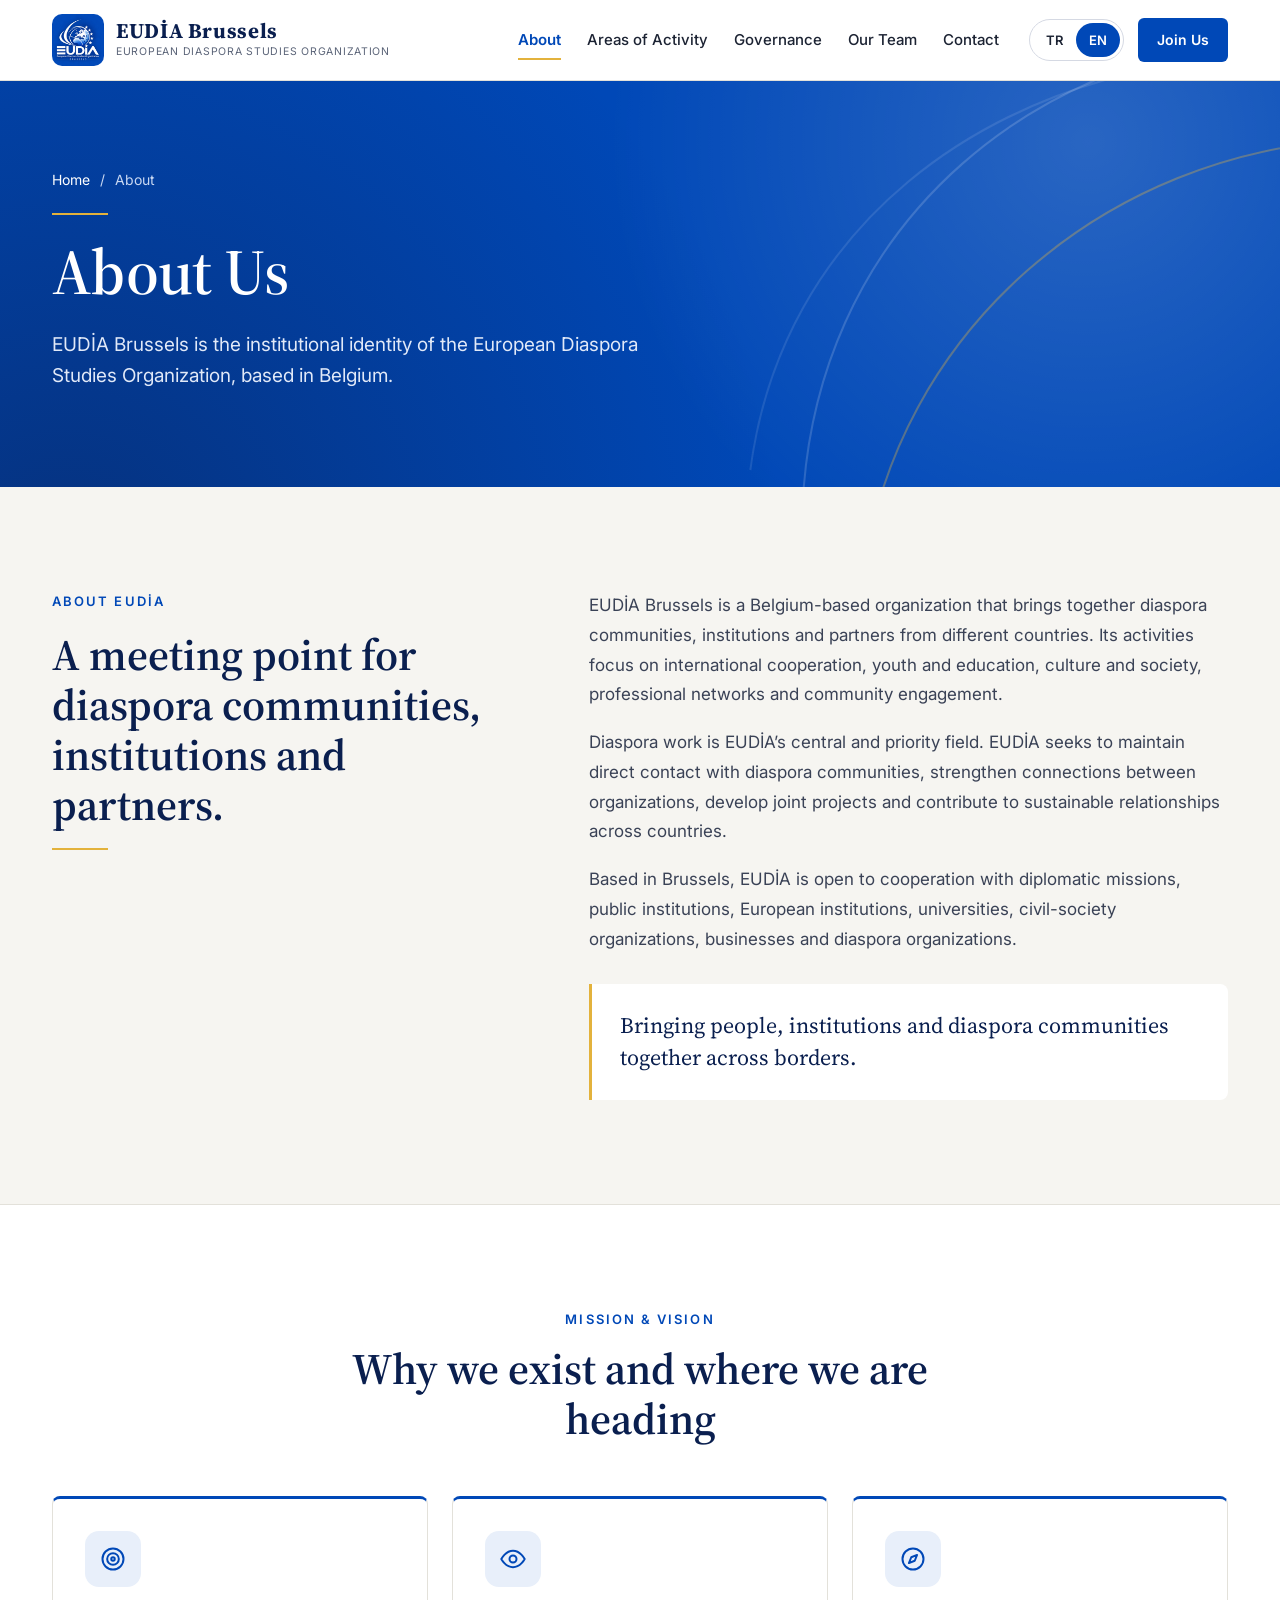
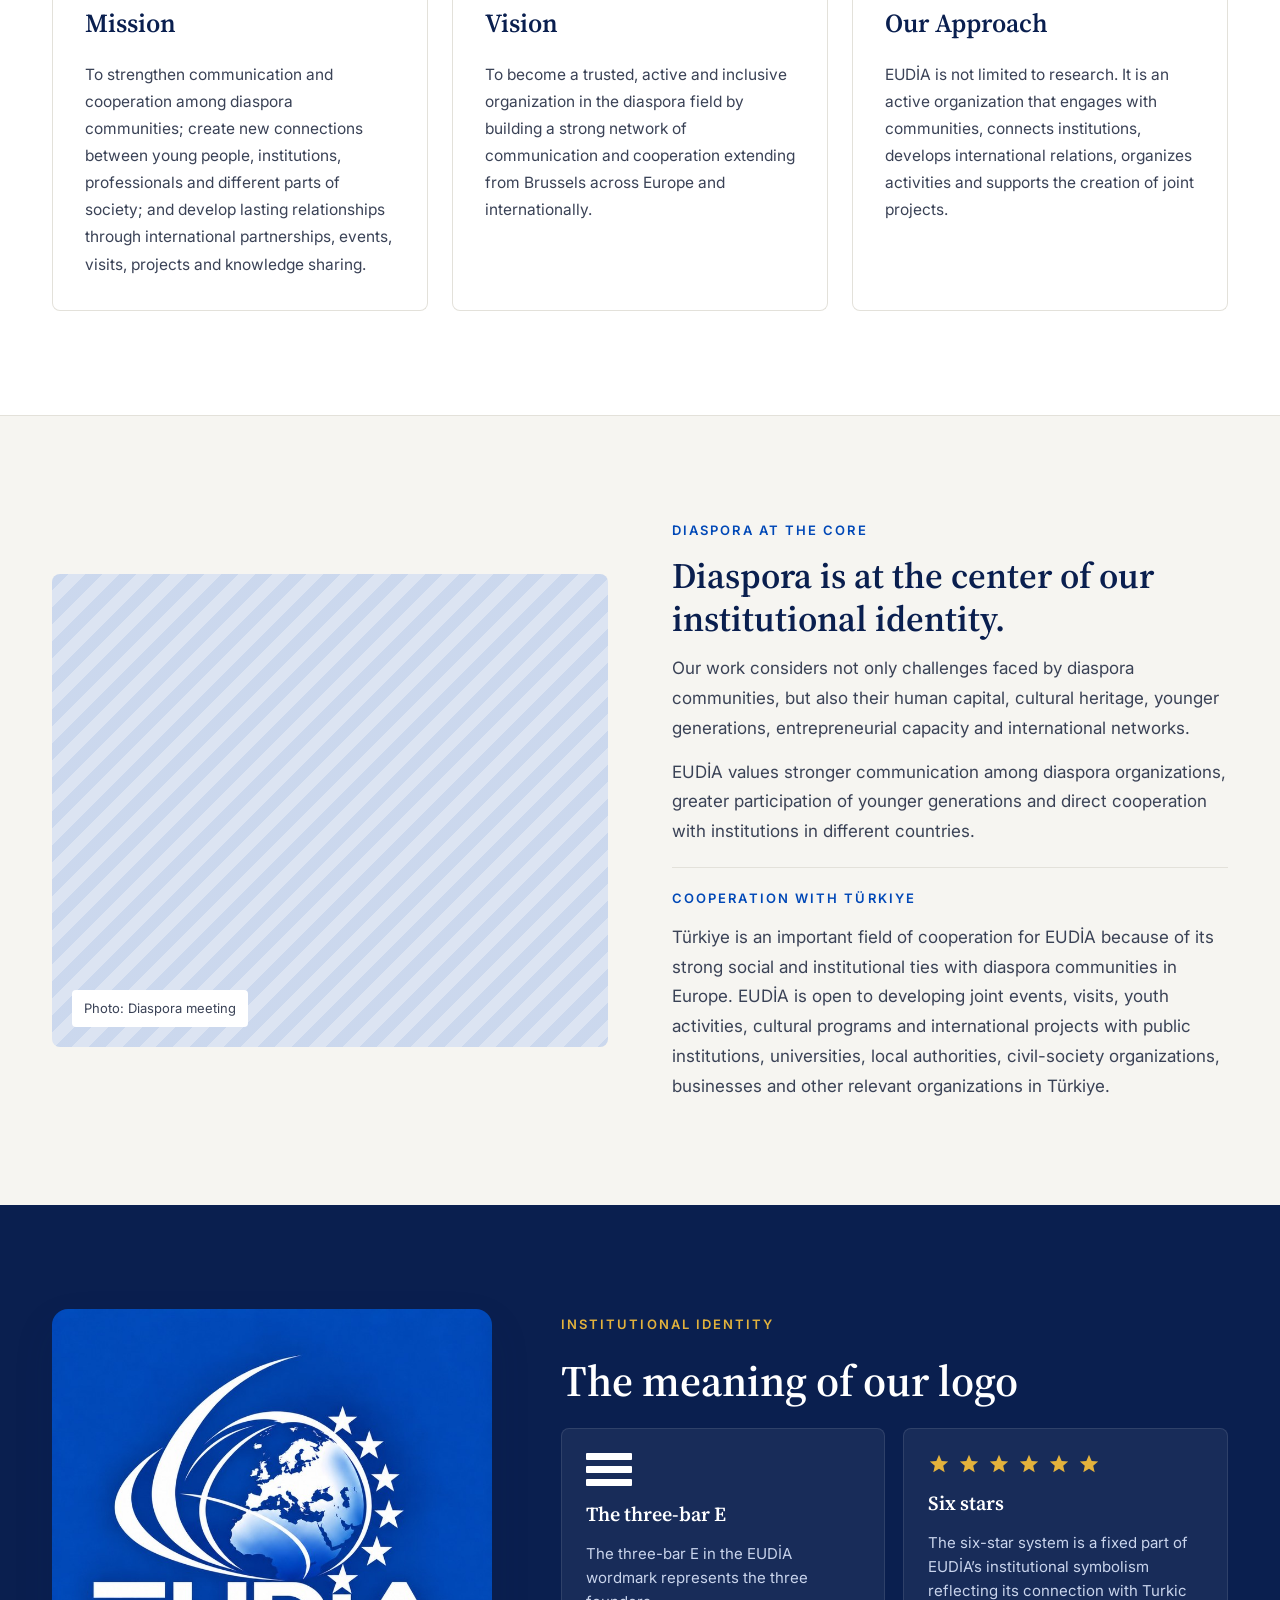
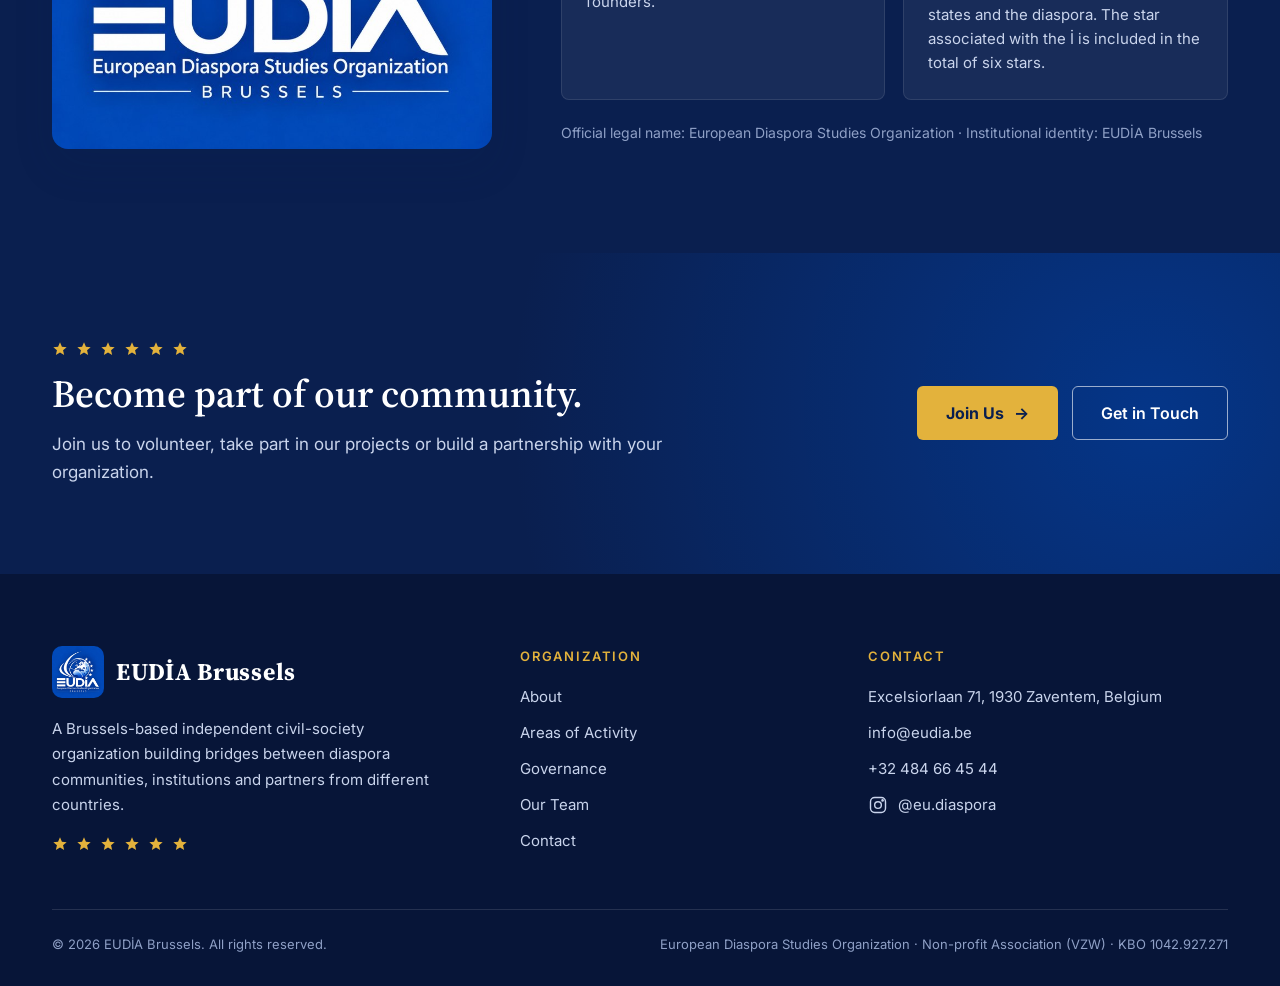
==== html/About_en.html @ 535f749c "Add files via upload" ====
<!DOCTYPE html>
<html lang="en">
<head>
  <meta charset="UTF-8">
  <meta name="viewport" content="width=device-width, initial-scale=1">
  <title>About — EUDİA Brussels</title>
  <meta name="description" content="The mission, vision, approach and institutional identity of EUDİA Brussels.">
  <meta name="theme-color" content="#0048B7">

  <meta property="og:type" content="website">
  <meta property="og:site_name" content="EUDİA Brussels">
  <meta property="og:title" content="About — EUDİA Brussels">
  <meta property="og:description" content="The mission, vision, approach and institutional identity of EUDİA Brussels.">
  <meta property="og:locale" content="en_GB">
  <meta property="og:image" content="../img/logo/eudia-logo.jpg">

  <link rel="alternate" hreflang="tr" href="About_tr.html">
  <link rel="icon" type="image/png" href="../img/logo/favicon.png">
  <link rel="apple-touch-icon" href="../img/logo/eudia-logo.jpg">

  <link rel="preconnect" href="https://fonts.googleapis.com">
  <link rel="preconnect" href="https://fonts.gstatic.com" crossorigin>
  <link rel="stylesheet" href="https://fonts.googleapis.com/css2?family=Inter:wght@400;500;600;700&amp;family=Source+Serif+4:ital,opsz,wght@0,8..60,500;0,8..60,600;0,8..60,700;1,8..60,500&amp;display=swap">

  <link rel="stylesheet" href="../css/common.css">
  <link rel="stylesheet" href="../css/About.css">
</head>
<body class="page-about">

<a class="skip-link" href="#main">Skip to content</a>

<header class="site-header" data-header>
  <div class="container header__inner">
    <a class="brand" href="MainPage_en.html" aria-label="EUDİA Brussels — Home">
      <img class="brand__logo" src="../img/logo/eudia-logo.jpg" alt="" width="52" height="52">
      <span class="brand__text">
        <span class="brand__name">EUDİA Brussels</span>
        <span class="brand__sub" lang="en">European Diaspora Studies Organization</span>
      </span>
    </a>

    <nav class="nav" id="site-nav" aria-label="Main menu">
      <ul class="nav__list">
        <li><a class="nav__link is-active" aria-current="page" href="About_en.html">About</a></li>
        <li><a class="nav__link" href="Calisma_alanlari_en.html">Areas of Activity</a></li>
        <li><a class="nav__link" href="Yonetim_en.html">Governance</a></li>
        <li><a class="nav__link" href="Ekibimiz_en.html">Our Team</a></li>
        <li><a class="nav__link" href="Iletisim_en.html">Contact</a></li>
      </ul>
      <div class="nav__actions">
        <div class="lang-switch" role="group" aria-label="Language">
          <a href="About_tr.html" hreflang="tr" lang="tr" aria-label="Türkçe">TR</a><a href="About_en.html" hreflang="en" lang="en" aria-current="true" aria-label="English">EN</a>
        </div>
        <a class="btn btn--primary btn--sm" href="#" data-join>Join Us</a>
      </div>
    </nav>

    <button class="menu-toggle" type="button" aria-expanded="false" aria-controls="site-nav">
      <span></span><span></span><span></span>
      <span class="sr-only">Open / close menu</span>
    </button>
  </div>
</header>

<main id="main">

  <section class="page-hero">
    <svg class="deco-arcs" viewBox="0 0 600 600" aria-hidden="true"><path d="M60 540 C 60 240, 300 50, 580 60"/><path d="M10 480 C 40 250, 230 100, 480 80"/><path d="M120 580 C 150 350, 350 170, 600 160"/></svg>
    <div class="container">
      <div class="page-hero__inner hero-anim">
        <nav class="breadcrumb" aria-label="Breadcrumb">
          <a href="MainPage_en.html">Home</a><span aria-hidden="true">/</span><span>About</span>
        </nav>
        <span class="gold-rule"></span>
        <h1>About Us</h1>
        <p>EUDİA Brussels is the institutional identity of the European Diaspora Studies Organization, based in Belgium.</p>
      </div>
    </div>
  </section>

  <!-- Giriş -->
  <section class="section">
    <div class="container">
      <div class="about-intro__grid">
        <div class="about-intro__head reveal reveal--left">
          <span class="eyebrow">About EUDİA</span>
          <h2 class="section-title">A meeting point for diaspora communities, institutions and partners.</h2>
          <span class="gold-rule"></span>
        </div>
        <div class="about-intro__body reveal reveal--right">
          <p class="lead">EUDİA Brussels is a Belgium-based organization that brings together diaspora communities, institutions and partners from different countries. Its activities focus on international cooperation, youth and education, culture and society, professional networks and community engagement.</p>
          <p class="lead">Diaspora work is EUDİA’s central and priority field. EUDİA seeks to maintain direct contact with diaspora communities, strengthen connections between organizations, develop joint projects and contribute to sustainable relationships across countries.</p>
          <p class="lead">Based in Brussels, EUDİA is open to cooperation with diplomatic missions, public institutions, European institutions, universities, civil-society organizations, businesses and diaspora organizations.</p>
          <blockquote class="highlight-quote">Bringing people, institutions and diaspora communities together across borders.</blockquote>
        </div>
      </div>
    </div>
  </section>

  <!-- Misyon / Vizyon / Yaklaşım -->
  <section class="section section--white">
    <div class="container">
      <div class="section-head section-head--center reveal">
        <span class="eyebrow">Mission & Vision</span>
        <h2 class="section-title">Why we exist and where we are heading</h2>
      </div>
      <div class="grid grid--3" data-stagger="120">
        <article class="card card--accent card--lift mva-card reveal">
          <span class="icon-badge"><svg viewBox="0 0 24 24" fill="none" stroke="currentColor" stroke-width="1.7" stroke-linecap="round" stroke-linejoin="round" aria-hidden="true"><circle cx="12" cy="12" r="9"/><circle cx="12" cy="12" r="5"/><circle cx="12" cy="12" r="1.5"/></svg></span>
          <h3>Mission</h3>
          <p>To strengthen communication and cooperation among diaspora communities; create new connections between young people, institutions, professionals and different parts of society; and develop lasting relationships through international partnerships, events, visits, projects and knowledge sharing.</p>
        </article>
        <article class="card card--accent card--lift mva-card reveal">
          <span class="icon-badge"><svg viewBox="0 0 24 24" fill="none" stroke="currentColor" stroke-width="1.7" stroke-linecap="round" stroke-linejoin="round" aria-hidden="true"><path d="M2 12s3.6-7 10-7 10 7 10 7-3.6 7-10 7S2 12 2 12z"/><circle cx="12" cy="12" r="3"/></svg></span>
          <h3>Vision</h3>
          <p>To become a trusted, active and inclusive organization in the diaspora field by building a strong network of communication and cooperation extending from Brussels across Europe and internationally.</p>
        </article>
        <article class="card card--accent card--lift mva-card reveal">
          <span class="icon-badge"><svg viewBox="0 0 24 24" fill="none" stroke="currentColor" stroke-width="1.7" stroke-linecap="round" stroke-linejoin="round" aria-hidden="true"><circle cx="12" cy="12" r="9"/><path d="M15.5 8.5l-2 5-5 2 2-5z"/></svg></span>
          <h3>Our Approach</h3>
          <p>EUDİA is not limited to research. It is an active organization that engages with communities, connects institutions, develops international relations, organizes activities and supports the creation of joint projects.</p>
        </article>
      </div>
    </div>
  </section>

  <!-- Diaspora ve Türkiye -->
  <section class="section">
    <div class="container">
      <div class="split">
        <div class="reveal reveal--left">
          <div class="photo" data-photo data-label="Photo: Diaspora meeting"><img src="../img/genel/diaspora.jpg" alt="Photo: Diaspora meeting" loading="lazy" decoding="async"></div>
        </div>
        <div class="split__text reveal reveal--right">
          <div class="split__block">
            <span class="eyebrow">Diaspora at the Core</span>
            <h2>Diaspora is at the center of our institutional identity.</h2>
            <p class="lead">Our work considers not only challenges faced by diaspora communities, but also their human capital, cultural heritage, younger generations, entrepreneurial capacity and international networks.</p>
            <p class="lead">EUDİA values stronger communication among diaspora organizations, greater participation of younger generations and direct cooperation with institutions in different countries.</p>
          </div>
          <div class="split__divider"></div>
          <div class="split__block">
            <span class="eyebrow">Cooperation with Türkiye</span>
            <p class="lead">Türkiye is an important field of cooperation for EUDİA because of its strong social and institutional ties with diaspora communities in Europe. EUDİA is open to developing joint events, visits, youth activities, cultural programs and international projects with public institutions, universities, local authorities, civil-society organizations, businesses and other relevant organizations in Türkiye.</p>
          </div>
        </div>
      </div>
    </div>
  </section>

  <!-- Kurumsal kimlik -->
  <section class="section section--navy">
    <div class="container">
      <div class="identity" data-identity>
        <div class="identity__logo reveal reveal--zoom">
          <img src="../img/logo/eudia-logo.jpg" alt="EUDİA logosu" width="800" height="800" loading="lazy">
        </div>
        <div class="identity__text reveal reveal--right">
          <span class="eyebrow eyebrow--gold">Institutional Identity</span>
          <h2 class="section-title">The meaning of our logo</h2>
          <div class="identity__facts">
            <div class="identity__fact">
              <div class="bars" aria-hidden="true"><i></i><i></i><i></i></div>
              <strong>The three-bar E</strong>
              <span>The three-bar E in the EUDİA wordmark represents the three founders.</span>
            </div>
            <div class="identity__fact">
              <div class="stars" aria-hidden="true"><svg viewBox="0 0 24 24" aria-hidden="true"><path d="M12 2l2.9 6.6 7.1.6-5.4 4.7 1.6 7L12 17.2 5.8 20.9l1.6-7L2 9.2l7.1-.6z"/></svg><svg viewBox="0 0 24 24" aria-hidden="true"><path d="M12 2l2.9 6.6 7.1.6-5.4 4.7 1.6 7L12 17.2 5.8 20.9l1.6-7L2 9.2l7.1-.6z"/></svg><svg viewBox="0 0 24 24" aria-hidden="true"><path d="M12 2l2.9 6.6 7.1.6-5.4 4.7 1.6 7L12 17.2 5.8 20.9l1.6-7L2 9.2l7.1-.6z"/></svg><svg viewBox="0 0 24 24" aria-hidden="true"><path d="M12 2l2.9 6.6 7.1.6-5.4 4.7 1.6 7L12 17.2 5.8 20.9l1.6-7L2 9.2l7.1-.6z"/></svg><svg viewBox="0 0 24 24" aria-hidden="true"><path d="M12 2l2.9 6.6 7.1.6-5.4 4.7 1.6 7L12 17.2 5.8 20.9l1.6-7L2 9.2l7.1-.6z"/></svg><svg viewBox="0 0 24 24" aria-hidden="true"><path d="M12 2l2.9 6.6 7.1.6-5.4 4.7 1.6 7L12 17.2 5.8 20.9l1.6-7L2 9.2l7.1-.6z"/></svg></div>
              <strong>Six stars</strong>
              <span>The six-star system is a fixed part of EUDİA’s institutional symbolism reflecting its connection with Turkic states and the diaspora. The star associated with the İ is included in the total of six stars.</span>
            </div>
          </div>
          <p class="legal-line">Official legal name: European Diaspora Studies Organization · Institutional identity: EUDİA Brussels</p>
        </div>
      </div>
    </div>
  </section>

  <section class="cta-band" aria-labelledby="cta-title">
    <div class="container">
      <div class="cta-band__inner reveal">
        <div class="cta-band__text">
          <div class="stars stars--twinkle" aria-hidden="true"><svg viewBox="0 0 24 24" aria-hidden="true"><path d="M12 2l2.9 6.6 7.1.6-5.4 4.7 1.6 7L12 17.2 5.8 20.9l1.6-7L2 9.2l7.1-.6z"/></svg><svg viewBox="0 0 24 24" aria-hidden="true"><path d="M12 2l2.9 6.6 7.1.6-5.4 4.7 1.6 7L12 17.2 5.8 20.9l1.6-7L2 9.2l7.1-.6z"/></svg><svg viewBox="0 0 24 24" aria-hidden="true"><path d="M12 2l2.9 6.6 7.1.6-5.4 4.7 1.6 7L12 17.2 5.8 20.9l1.6-7L2 9.2l7.1-.6z"/></svg><svg viewBox="0 0 24 24" aria-hidden="true"><path d="M12 2l2.9 6.6 7.1.6-5.4 4.7 1.6 7L12 17.2 5.8 20.9l1.6-7L2 9.2l7.1-.6z"/></svg><svg viewBox="0 0 24 24" aria-hidden="true"><path d="M12 2l2.9 6.6 7.1.6-5.4 4.7 1.6 7L12 17.2 5.8 20.9l1.6-7L2 9.2l7.1-.6z"/></svg><svg viewBox="0 0 24 24" aria-hidden="true"><path d="M12 2l2.9 6.6 7.1.6-5.4 4.7 1.6 7L12 17.2 5.8 20.9l1.6-7L2 9.2l7.1-.6z"/></svg></div>
          <h2 id="cta-title">Become part of our community.</h2>
          <p>Join us to volunteer, take part in our projects or build a partnership with your organization.</p>
        </div>
        <div class="cta-band__actions">
          <a class="btn btn--gold btn--lg" href="#" data-join>Join Us <span class="arrow" aria-hidden="true">→</span></a>
          <a class="btn btn--outline-light btn--lg" href="Iletisim_en.html">Get in Touch</a>
        </div>
      </div>
    </div>
  </section>

</main>

<footer class="site-footer">
  <div class="container">
    <div class="footer__grid">
      <div class="footer__brand">
        <a class="brand" href="MainPage_en.html">
          <img class="brand__logo" src="../img/logo/eudia-logo.jpg" alt="" width="52" height="52" loading="lazy">
          <span class="brand__text"><span class="brand__name">EUDİA Brussels</span></span>
        </a>
        <p>A Brussels-based independent civil-society organization building bridges between diaspora communities, institutions and partners from different countries.</p>
        <div class="stars stars--twinkle" aria-hidden="true"><svg viewBox="0 0 24 24" aria-hidden="true"><path d="M12 2l2.9 6.6 7.1.6-5.4 4.7 1.6 7L12 17.2 5.8 20.9l1.6-7L2 9.2l7.1-.6z"/></svg><svg viewBox="0 0 24 24" aria-hidden="true"><path d="M12 2l2.9 6.6 7.1.6-5.4 4.7 1.6 7L12 17.2 5.8 20.9l1.6-7L2 9.2l7.1-.6z"/></svg><svg viewBox="0 0 24 24" aria-hidden="true"><path d="M12 2l2.9 6.6 7.1.6-5.4 4.7 1.6 7L12 17.2 5.8 20.9l1.6-7L2 9.2l7.1-.6z"/></svg><svg viewBox="0 0 24 24" aria-hidden="true"><path d="M12 2l2.9 6.6 7.1.6-5.4 4.7 1.6 7L12 17.2 5.8 20.9l1.6-7L2 9.2l7.1-.6z"/></svg><svg viewBox="0 0 24 24" aria-hidden="true"><path d="M12 2l2.9 6.6 7.1.6-5.4 4.7 1.6 7L12 17.2 5.8 20.9l1.6-7L2 9.2l7.1-.6z"/></svg><svg viewBox="0 0 24 24" aria-hidden="true"><path d="M12 2l2.9 6.6 7.1.6-5.4 4.7 1.6 7L12 17.2 5.8 20.9l1.6-7L2 9.2l7.1-.6z"/></svg></div>
      </div>
      <div>
        <h2 class="footer__title">Organization</h2>
        <ul class="footer__list">
            <li><a href="About_en.html">About</a></li>
            <li><a href="Calisma_alanlari_en.html">Areas of Activity</a></li>
            <li><a href="Yonetim_en.html">Governance</a></li>
            <li><a href="Ekibimiz_en.html">Our Team</a></li>
            <li><a href="Iletisim_en.html">Contact</a></li>
        </ul>
      </div>
      <div>
        <h2 class="footer__title">Contact</h2>
        <ul class="footer__list">
          <li><a href="https://www.google.com/maps/search/?api=1&query=Excelsiorlaan+71+1930+Zaventem+Belgium" target="_blank" rel="noopener">Excelsiorlaan 71, 1930 Zaventem, Belgium</a></li>
          <li><a href="mailto:info@eudia.be">info@eudia.be</a></li>
          <li><a href="tel:+32484664544">+32 484 66 45 44</a></li>
          <li><a class="footer__social" href="https://www.instagram.com/eu.diaspora" target="_blank" rel="noopener"><svg viewBox="0 0 24 24" fill="none" stroke="currentColor" stroke-width="1.7" stroke-linecap="round" stroke-linejoin="round" aria-hidden="true"><rect x="3" y="3" width="18" height="18" rx="5"/><circle cx="12" cy="12" r="4"/><circle cx="17.5" cy="6.5" r=".8" fill="currentColor"/></svg> @eu.diaspora</a></li>
        </ul>
      </div>
    </div>
    <div class="footer__bottom">
      <span>© <span data-year>2026</span> EUDİA Brussels. All rights reserved.</span>
      <span>European Diaspora Studies Organization · Non-profit Association (VZW) · KBO 1042.927.271</span>
    </div>
  </div>
</footer>

<button class="back-to-top" type="button" data-back-to-top aria-label="Back to top">
  <svg viewBox="0 0 24 24" fill="none" stroke="currentColor" stroke-width="2" stroke-linecap="round" stroke-linejoin="round" aria-hidden="true"><path d="M12 19V5M5 12l7-7 7 7"/></svg>
</button>
<div class="toast" role="status" aria-live="polite" data-toast></div>

<script src="../javascript/common.js" defer></script>
<script src="../javascript/About.js" defer></script>
</body>
</html>
---- css/common.css ----
/* =========================================================
   EUDİA Brussels — Ortak stiller (tüm sayfalarda yüklenir)
   ========================================================= */

/* ---------- 1. Tasarım değişkenleri ---------- */
:root {
  --blue: #0048B7;          /* logo mavisi */
  --blue-600: #003C9A;
  --blue-50: #E8EFFA;
  --navy: #0A1F4F;
  --navy-2: #13306F;
  --gold: #E3B23C;
  --gold-600: #C9982A;
  --gold-text: #8A6812;     /* açık zeminde okunabilir altın */

  --bg: #F6F5F1;
  --white: #FFFFFF;
  --ink: #1C2333;
  --text: #3A4256;
  --muted: #5B6478;
  --line: #E3E1DA;

  --font-serif: "Source Serif 4", Georgia, "Times New Roman", serif;
  --font-sans: "Inter", system-ui, -apple-system, "Segoe UI", Roboto, sans-serif;

  --container: 1240px;
  --radius: 8px;
  --header-h: 80px;
  --ease: cubic-bezier(.22, .61, .36, 1);
  --shadow-sm: 0 2px 8px rgba(10, 31, 79, .06);
  --shadow-md: 0 18px 40px rgba(10, 31, 79, .12);
}

/* ---------- 2. Temel ---------- */
*, *::before, *::after { box-sizing: border-box; }

html {
  scroll-behavior: smooth;
  scroll-padding-top: calc(var(--header-h) + 16px);
  -webkit-text-size-adjust: 100%;
}

body {
  margin: 0;
  font-family: var(--font-sans);
  font-size: 16px;
  line-height: 1.6;
  color: var(--ink);
  background: var(--bg);
  -webkit-font-smoothing: antialiased;
  overflow-x: clip;
  animation: page-in .6s var(--ease) both;
}

body.menu-open { overflow: hidden; }

img { max-width: 100%; height: auto; display: block; }
a { color: var(--blue); }
a:hover { color: var(--navy); }
h1, h2, h3, h4 { margin: 0; }
p { margin: 0; }

:focus-visible {
  outline: 3px solid var(--gold);
  outline-offset: 3px;
  border-radius: 4px;
}

.container {
  width: 100%;
  max-width: var(--container);
  margin: 0 auto;
  padding: 0 32px;
}

.sr-only {
  position: absolute !important;
  width: 1px; height: 1px;
  overflow: hidden; clip: rect(0 0 0 0);
  white-space: nowrap; border: 0; padding: 0; margin: -1px;
}

.skip-link {
  position: absolute;
  left: 16px; top: -60px;
  z-index: 200;
  background: var(--navy);
  color: #fff;
  padding: 12px 18px;
  border-radius: 6px;
  font-weight: 600;
  text-decoration: none;
  transition: top .2s;
}
.skip-link:focus { top: 12px; color: #fff; }

/* ---------- 3. Tipografi yardımcıları ---------- */
.eyebrow {
  display: inline-block;
  font-size: 13px;
  font-weight: 600;
  letter-spacing: .16em;
  text-transform: uppercase;
  color: var(--blue);
}
.eyebrow--gold { color: var(--gold); }
.eyebrow--light { color: #fff; }

.section-title {
  font-family: var(--font-serif);
  font-weight: 600;
  font-size: clamp(30px, 3.4vw, 44px);
  line-height: 1.15;
  color: var(--navy);
}

.lead {
  font-size: 17px;
  line-height: 1.75;
  color: var(--text);
}

.gold-rule {
  display: block;
  width: 56px;
  height: 2px;
  background: var(--gold);
  transform-origin: left;
}
.reveal .gold-rule, .gold-rule.reveal { transition: transform .9s var(--ease) .2s; }
.reveal:not(.is-visible) .gold-rule { transform: scaleX(0); }

/* ---------- 4. Bölümler ---------- */
.section { padding: 104px 0; }
.section--white { background: var(--white); border-top: 1px solid var(--line); border-bottom: 1px solid var(--line); }
.section--navy { background: var(--navy); color: #fff; }
.section--navy .section-title { color: #fff; }
.section--navy .lead { color: #C9D4EC; }

.section-head {
  display: flex;
  flex-direction: column;
  gap: 14px;
  max-width: 720px;
  margin-bottom: 52px;
}
.section-head--center { align-items: center; text-align: center; margin-left: auto; margin-right: auto; }
.section-head--row {
  max-width: none;
  flex-direction: row;
  flex-wrap: wrap;
  align-items: flex-end;
  justify-content: space-between;
  gap: 20px;
}
.section-head--row > div { display: flex; flex-direction: column; gap: 14px; max-width: 720px; }

/* ---------- 5. Butonlar ---------- */
.btn {
  position: relative;
  display: inline-flex;
  align-items: center;
  justify-content: center;
  gap: 10px;
  min-height: 48px;
  padding: 14px 24px;
  border: 1px solid transparent;
  border-radius: 6px;
  font: 600 15px/1.2 var(--font-sans);
  text-decoration: none;
  cursor: pointer;
  overflow: hidden;
  isolation: isolate;
  transition: transform .25s var(--ease), box-shadow .25s var(--ease), background-color .25s, color .25s, border-color .25s;
}
.btn:hover { transform: translateY(-2px); }
.btn:active { transform: translateY(0); }
.btn--lg { min-height: 54px; padding: 16px 28px; font-size: 16px; }
.btn--sm { min-height: 44px; padding: 11px 18px; font-size: 14px; }

.btn--primary { background: var(--blue); color: #fff; }
.btn--primary:hover { background: var(--blue-600); color: #fff; box-shadow: 0 10px 24px rgba(0, 72, 183, .28); }

.btn--gold { background: var(--gold); color: var(--navy); font-weight: 700; }
.btn--gold:hover { background: var(--gold); color: var(--navy); box-shadow: 0 10px 26px rgba(227, 178, 60, .38); }
/* parıltı efekti */
.btn--gold::before {
  content: "";
  position: absolute;
  inset: 0;
  z-index: -1;
  background: linear-gradient(110deg, transparent 30%, rgba(255, 255, 255, .55) 50%, transparent 70%);
  transform: translateX(-120%);
  transition: transform .8s var(--ease);
}
.btn--gold:hover::before { transform: translateX(120%); }

.btn--light { background: #fff; color: var(--blue); font-weight: 700; }
.btn--light:hover { color: var(--navy); box-shadow: 0 10px 24px rgba(0, 0, 0, .18); }

.btn--outline-light { border-color: rgba(255, 255, 255, .6); color: #fff; }
.btn--outline-light:hover { background: rgba(255, 255, 255, .1); border-color: #fff; color: #fff; }

.btn--outline { border-color: var(--blue); color: var(--blue); }
.btn--outline:hover { background: var(--blue); color: #fff; }

.link-arrow {
  display: inline-flex;
  align-items: center;
  gap: 8px;
  font-weight: 600;
  font-size: 16px;
  color: var(--blue);
  text-decoration: none;
  background: linear-gradient(currentColor, currentColor) 0 100% / 0 1.5px no-repeat;
  padding-bottom: 3px;
  transition: background-size .35s var(--ease), color .25s;
}
.link-arrow:hover { background-size: 100% 1.5px; }
.link-arrow--light { color: #fff; }
.link-arrow--light:hover { color: #fff; }

.arrow { display: inline-block; transition: transform .3s var(--ease); }
.btn:hover .arrow, .link-arrow:hover .arrow { transform: translateX(5px); }

/* ---------- 6. Üst menü (header) ---------- */
.site-header {
  position: sticky;
  top: 0;
  z-index: 100;
  background: rgba(255, 255, 255, .94);
  -webkit-backdrop-filter: saturate(1.4) blur(10px);
  backdrop-filter: saturate(1.4) blur(10px);
  border-bottom: 1px solid var(--line);
  transition: box-shadow .3s var(--ease);
}
.site-header.is-scrolled { box-shadow: 0 6px 24px rgba(10, 31, 79, .08); }

.header__inner {
  display: flex;
  align-items: center;
  justify-content: space-between;
  gap: 24px;
  height: var(--header-h);
  transition: height .3s var(--ease);
}
.site-header.is-scrolled .header__inner { height: 68px; }

.brand {
  display: flex;
  align-items: center;
  gap: 12px;
  text-decoration: none;
  flex-shrink: 0;
}
.brand__logo {
  width: 52px;
  height: 52px;
  border-radius: 10px;
  object-fit: cover;
  transition: transform .4s var(--ease), width .3s, height .3s;
}
.brand:hover .brand__logo { transform: rotate(-4deg) scale(1.04); }
.site-header.is-scrolled .brand__logo { width: 44px; height: 44px; }
.brand__text { display: flex; flex-direction: column; gap: 2px; }
.brand__name {
  font-family: var(--font-serif);
  font-weight: 700;
  font-size: 21px;
  letter-spacing: .03em;
  color: var(--navy);
  line-height: 1.1;
}
.brand__sub {
  font-size: 10.5px;
  letter-spacing: .07em;
  text-transform: uppercase;
  color: var(--muted);
}

.nav { display: flex; align-items: center; gap: 30px; }
.nav__list { display: flex; gap: 26px; list-style: none; margin: 0; padding: 0; }
.nav__link {
  position: relative;
  display: inline-block;
  padding: 6px 0;
  font-size: 15px;
  font-weight: 500;
  color: var(--ink);
  text-decoration: none;
  white-space: nowrap;
}
.nav__link::after {
  content: "";
  position: absolute;
  left: 0; right: 0; bottom: -2px;
  height: 2px;
  background: var(--gold);
  transform: scaleX(0);
  transform-origin: left;
  transition: transform .35s var(--ease);
}
.nav__link:hover { color: var(--blue); }
.nav__link:hover::after, .nav__link.is-active::after { transform: scaleX(1); }
.nav__link.is-active { color: var(--blue); font-weight: 600; }

.nav__actions { display: flex; align-items: center; gap: 14px; }

.lang-switch {
  display: flex;
  border: 1px solid #D5D9E3;
  border-radius: 999px;
  padding: 3px;
}
.lang-switch a {
  display: inline-flex;
  align-items: center;
  min-height: 34px;
  padding: 0 13px;
  border-radius: 999px;
  font-size: 13px;
  font-weight: 600;
  color: var(--ink);
  text-decoration: none;
  transition: background-color .25s, color .25s;
}
.lang-switch a:hover { color: var(--blue); }
.lang-switch a[aria-current="true"] { background: var(--blue); color: #fff; }

.menu-toggle {
  display: none;
  position: relative;
  width: 48px;
  height: 48px;
  border: 1px solid var(--line);
  border-radius: 8px;
  background: #fff;
  cursor: pointer;
}
.menu-toggle span:not(.sr-only) {
  position: absolute;
  left: 13px;
  width: 22px;
  height: 2px;
  background: var(--navy);
  border-radius: 2px;
  transition: transform .35s var(--ease), opacity .2s, top .35s var(--ease);
}
.menu-toggle span:nth-child(1) { top: 16px; }
.menu-toggle span:nth-child(2) { top: 23px; }
.menu-toggle span:nth-child(3) { top: 30px; }
.menu-toggle[aria-expanded="true"] span:nth-child(1) { top: 23px; transform: rotate(45deg); }
.menu-toggle[aria-expanded="true"] span:nth-child(2) { opacity: 0; }
.menu-toggle[aria-expanded="true"] span:nth-child(3) { top: 23px; transform: rotate(-45deg); }

@media (max-width: 1180px) {
  .menu-toggle { display: inline-block; }
  .nav {
    position: absolute;
    top: 100%;
    left: 0;
    right: 0;
    height: calc(100vh - 100%);
    height: calc(100dvh - 100%);
    flex-direction: column;
    align-items: stretch;
    gap: 0;
    padding: 12px 32px 40px;
    background: #fff;
    overflow-y: auto;
    opacity: 0;
    transform: translateY(-12px);
    visibility: hidden;
    transition: opacity .35s var(--ease), transform .45s var(--ease), visibility .45s;
  }
  .nav.is-open { opacity: 1; transform: none; visibility: visible; }
  .nav__list { flex-direction: column; gap: 0; }
  .nav__link {
    display: block;
    padding: 18px 0;
    font-family: var(--font-serif);
    font-size: 22px;
    border-bottom: 1px solid var(--line);
  }
  .nav__link::after { display: none; }
  .nav.is-open .nav__list li { animation: rise .5s var(--ease) both; }
  .nav.is-open .nav__list li:nth-child(2) { animation-delay: .05s; }
  .nav.is-open .nav__list li:nth-child(3) { animation-delay: .1s; }
  .nav.is-open .nav__list li:nth-child(4) { animation-delay: .15s; }
  .nav.is-open .nav__list li:nth-child(5) { animation-delay: .2s; }
  .nav__actions { margin-top: 28px; justify-content: space-between; flex-wrap: wrap; }
}

@media (max-width: 560px) {
  .container { padding: 0 20px; }
  .brand__sub { display: none; }
  .brand__name { font-size: 19px; }
  .nav { padding-left: 20px; padding-right: 20px; }
}

/* ---------- 7. Alt sayfa başlığı (page hero) ---------- */
.page-hero {
  position: relative;
  overflow: hidden;
  padding: 88px 0 96px;
  background: var(--blue);
  color: #fff;
}
.page-hero::before {
  content: "";
  position: absolute;
  inset: 0;
  background:
    radial-gradient(circle at 85% 15%, rgba(255, 255, 255, .16), transparent 42%),
    radial-gradient(circle at 5% 120%, rgba(10, 31, 79, .55), transparent 55%);
  pointer-events: none;
}
.page-hero .container { position: relative; }
.page-hero__inner { display: flex; flex-direction: column; gap: 22px; max-width: 760px; }
.page-hero h1 {
  font-family: var(--font-serif);
  font-weight: 600;
  font-size: clamp(40px, 5vw, 64px);
  line-height: 1.08;
  letter-spacing: -.01em;
}
.page-hero p { font-size: 19px; line-height: 1.65; color: #E1E9F8; max-width: 640px; }

.breadcrumb { display: flex; flex-wrap: wrap; gap: 10px; align-items: center; font-size: 14px; color: #C9D8F2; }
.breadcrumb a { color: #fff; text-decoration: none; }
.breadcrumb a:hover { text-decoration: underline; color: #fff; }

.hero-anim > * { animation: rise .9s var(--ease) both; }
.hero-anim > *:nth-child(2) { animation-delay: .1s; }
.hero-anim > *:nth-child(3) { animation-delay: .2s; }
.hero-anim > *:nth-child(4) { animation-delay: .3s; }
.hero-anim > *:nth-child(5) { animation-delay: .4s; }

/* Logo kavislerini anımsatan dekoratif çizgiler */
.deco-arcs {
  position: absolute;
  right: -80px;
  top: 50%;
  width: 620px;
  max-width: 70vw;
  transform: translateY(-50%);
  pointer-events: none;
}
.deco-arcs path {
  fill: none;
  stroke: rgba(255, 255, 255, .16);
  stroke-width: 2;
  stroke-dasharray: 1400;
  stroke-dashoffset: 1400;
  animation: draw 2.4s var(--ease) forwards;
}
.deco-arcs path:nth-child(2) { animation-delay: .25s; stroke: rgba(255, 255, 255, .1); }
.deco-arcs path:nth-child(3) { animation-delay: .5s; stroke: rgba(227, 178, 60, .35); }

/* ---------- 8. Kartlar ---------- */
.card {
  background: var(--white);
  border: 1px solid var(--line);
  border-radius: var(--radius);
  padding: 32px;
  transition: transform .4s var(--ease), box-shadow .4s var(--ease), border-color .4s;
}
.card--lift:hover { transform: translateY(-6px); box-shadow: var(--shadow-md); }
.card--accent { border-top: 3px solid var(--blue); }

.icon-badge {
  display: inline-flex;
  align-items: center;
  justify-content: center;
  width: 56px;
  height: 56px;
  border-radius: 14px;
  background: var(--blue-50);
  color: var(--blue);
  flex-shrink: 0;
  transition: background-color .35s, color .35s, transform .45s var(--ease);
}
.icon-badge svg { width: 28px; height: 28px; }

.grid { display: grid; gap: 24px; }
.grid--2 { grid-template-columns: repeat(auto-fit, minmax(min(100%, 420px), 1fr)); }
.grid--3 { grid-template-columns: repeat(auto-fit, minmax(min(100%, 290px), 1fr)); }
.grid--4 { grid-template-columns: repeat(auto-fit, minmax(min(100%, 250px), 1fr)); }

/* İki sütun: metin + görsel */
.split {
  display: grid;
  grid-template-columns: repeat(auto-fit, minmax(min(100%, 440px), 1fr));
  gap: 64px;
  align-items: center;
}
.split__text { display: flex; flex-direction: column; gap: 20px; }

/* ---------- 9. Fotoğraflar (eksikse yer tutucu gösterir) ---------- */
.photo {
  position: relative;
  overflow: hidden;
  border-radius: var(--radius);
  background: #DCE4F2;
}
.photo img {
  width: 100%;
  height: 100%;
  object-fit: cover;
  opacity: 0;
  transition: opacity .7s var(--ease), transform 1.2s var(--ease);
}
.photo.is-loaded img { opacity: 1; }
.photo:hover img { transform: scale(1.04); }
.photo.is-missing,
.avatar.is-missing {
  background-color: #DCE4F2;
  background-image: repeating-linear-gradient(135deg, rgba(0, 72, 183, .08) 0 12px, transparent 12px 24px);
}
.photo.is-missing::after {
  content: attr(data-label);
  position: absolute;
  left: 20px;
  bottom: 20px;
  padding: 8px 12px;
  border-radius: 4px;
  background: #fff;
  color: var(--text);
  font-size: 13px;
}

.avatar {
  position: relative;
  width: 144px;
  aspect-ratio: 1;
  border-radius: 50%;
  overflow: hidden;
  border: 4px solid #fff;
  box-shadow: 0 0 0 2px var(--blue);
  background: #DCE4F2;
  flex-shrink: 0;
}
.avatar img { width: 100%; height: 100%; object-fit: cover; opacity: 0; transition: opacity .6s; }
.avatar.is-loaded img { opacity: 1; }
.avatar.is-missing::after {
  content: attr(data-initials);
  position: absolute;
  inset: 0;
  display: flex;
  align-items: center;
  justify-content: center;
  font-family: var(--font-serif);
  font-size: 38px;
  font-weight: 600;
  color: var(--blue);
}

/* ---------- 10. Harekete geçirici bant (CTA) ---------- */
.cta-band {
  position: relative;
  overflow: hidden;
  background: var(--navy);
  color: #fff;
  padding: 88px 0;
}
.cta-band::before {
  content: "";
  position: absolute;
  inset: 0;
  background: radial-gradient(circle at 90% 50%, rgba(0, 72, 183, .55), transparent 55%);
}
.cta-band .container { position: relative; }
.cta-band__inner {
  display: flex;
  flex-wrap: wrap;
  align-items: center;
  justify-content: space-between;
  gap: 32px;
}
.cta-band__text { display: flex; flex-direction: column; gap: 14px; max-width: 640px; }
.cta-band h2 {
  font-family: var(--font-serif);
  font-weight: 600;
  font-size: clamp(30px, 3vw, 40px);
  line-height: 1.2;
}
.cta-band p { font-size: 17px; line-height: 1.6; color: #C9D4EC; }
.cta-band__actions { display: flex; flex-wrap: wrap; gap: 14px; }

.stars {
  display: flex;
  gap: 8px;
}
.stars svg { width: 16px; height: 16px; fill: var(--gold); }
.stars--twinkle svg { animation: twinkle 3.2s ease-in-out infinite; }
.stars--twinkle svg:nth-child(2) { animation-delay: .3s; }
.stars--twinkle svg:nth-child(3) { animation-delay: .6s; }
.stars--twinkle svg:nth-child(4) { animation-delay: .9s; }
.stars--twinkle svg:nth-child(5) { animation-delay: 1.2s; }
.stars--twinkle svg:nth-child(6) { animation-delay: 1.5s; }

/* ---------- 11. Alt bilgi (footer) ---------- */
.site-footer { background: #071538; color: #C9D4EC; padding: 72px 0 32px; }
.footer__grid {
  display: grid;
  grid-template-columns: 1.4fr 1fr 1.2fr;
  gap: 48px;
}
.footer__brand { display: flex; flex-direction: column; gap: 18px; }
.footer__brand .brand__name { color: #fff; font-size: 24px; }
.footer__brand p { font-size: 15px; line-height: 1.7; max-width: 380px; }
.footer__title {
  margin-bottom: 18px;
  font-size: 13px;
  font-weight: 600;
  letter-spacing: .14em;
  text-transform: uppercase;
  color: var(--gold);
}
.footer__list { list-style: none; margin: 0; padding: 0; display: flex; flex-direction: column; gap: 12px; font-size: 15px; }
.footer__list a { color: #C9D4EC; text-decoration: none; transition: color .2s, padding-left .3s var(--ease); }
.footer__list a:hover { color: #fff; padding-left: 4px; }
.footer__social {
  display: inline-flex;
  align-items: center;
  gap: 10px;
}
.footer__social svg { width: 20px; height: 20px; }
.footer__bottom {
  margin-top: 56px;
  padding-top: 24px;
  border-top: 1px solid rgba(255, 255, 255, .12);
  display: flex;
  flex-wrap: wrap;
  justify-content: space-between;
  gap: 12px;
  font-size: 13px;
  color: #8FA0C6;
}

@media (max-width: 900px) {
  .footer__grid { grid-template-columns: 1fr 1fr; }
  .footer__brand { grid-column: 1 / -1; }
}
@media (max-width: 560px) {
  .footer__grid { grid-template-columns: 1fr; }
}

/* ---------- 12. Yukarı çık düğmesi ve bildirim ---------- */
.back-to-top {
  position: fixed;
  right: 24px;
  bottom: 24px;
  z-index: 90;
  width: 50px;
  height: 50px;
  border: 0;
  border-radius: 50%;
  background: var(--blue);
  color: #fff;
  cursor: pointer;
  box-shadow: 0 10px 24px rgba(0, 72, 183, .3);
  opacity: 0;
  visibility: hidden;
  transform: translateY(16px);
  transition: opacity .3s, transform .3s var(--ease), visibility .3s, background-color .25s;
}
.back-to-top.is-visible { opacity: 1; visibility: visible; transform: none; }
.back-to-top:hover { background: var(--navy); }
.back-to-top svg { width: 22px; height: 22px; margin: auto; }

.toast {
  position: fixed;
  left: 50%;
  bottom: 28px;
  z-index: 150;
  padding: 12px 20px;
  border-radius: 999px;
  background: var(--navy);
  color: #fff;
  font-size: 14px;
  font-weight: 500;
  box-shadow: var(--shadow-md);
  opacity: 0;
  pointer-events: none;
  transform: translate(-50%, 16px);
  transition: opacity .3s, transform .35s var(--ease);
}
.toast.is-visible { opacity: 1; transform: translate(-50%, 0); }

/* ---------- 13. Kaydırınca beliren animasyonlar ---------- */
.js .reveal {
  opacity: 0;
  transform: translateY(28px);
  transition: opacity .8s var(--ease), transform .8s var(--ease);
  transition-delay: var(--d, 0ms);
}
.js .reveal--left { transform: translateX(-36px); }
.js .reveal--right { transform: translateX(36px); }
.js .reveal--zoom { transform: scale(.94); }
.js .reveal.is-visible { opacity: 1; transform: none; }

/* ---------- 14. Animasyon tanımları ---------- */
@keyframes page-in { from { opacity: 0; } to { opacity: 1; } }
@keyframes rise { from { opacity: 0; transform: translateY(24px); } to { opacity: 1; transform: none; } }
@keyframes draw { to { stroke-dashoffset: 0; } }
@keyframes float { 0%, 100% { transform: translateY(0); } 50% { transform: translateY(-12px); } }
@keyframes twinkle { 0%, 100% { opacity: 1; transform: scale(1); } 50% { opacity: .45; transform: scale(.85); } }
@keyframes pulse-ring {
  0% { box-shadow: 0 0 0 0 rgba(227, 178, 60, .55); }
  100% { box-shadow: 0 0 0 18px rgba(227, 178, 60, 0); }
}

/* Hareket azaltma tercihine saygı */
@media (prefers-reduced-motion: reduce) {
  html { scroll-behavior: auto; }
  *, *::before, *::after {
    animation-duration: .01ms !important;
    animation-iteration-count: 1 !important;
    transition-duration: .01ms !important;
  }
  .js .reveal { opacity: 1; transform: none; }
}

/* ---------- 15. Küçük ekran boşlukları ---------- */
@media (max-width: 600px) {
  .section { padding: 72px 0; }
  .section-head { margin-bottom: 36px; }
  .page-hero { padding: 64px 0 72px; }
  .page-hero p { font-size: 17px; }
  .cta-band { padding: 64px 0; }
  .card { padding: 26px; }
  .back-to-top { right: 16px; bottom: 16px; }
}
---- css/About.css ----
/* =========================================================
   EUDİA Brussels — Hakkımızda (About_tr / About_en)
   ========================================================= */

.about-intro__body { display: flex; flex-direction: column; gap: 18px; }

.about-intro__grid {
  display: grid;
  grid-template-columns: minmax(0, .85fr) minmax(0, 1.15fr);
  gap: 64px;
  align-items: start;
}
.about-intro__head { display: flex; flex-direction: column; gap: 18px; position: sticky; top: 120px; }

@media (max-width: 900px) {
  .about-intro__grid { grid-template-columns: 1fr; gap: 28px; }
  .about-intro__head { position: static; }
}

.highlight-quote {
  margin: 12px 0 0;
  padding: 26px 28px;
  border-left: 3px solid var(--gold);
  background: #fff;
  border-radius: 0 var(--radius) var(--radius) 0;
  font-family: var(--font-serif);
  font-size: 22px;
  line-height: 1.45;
  color: var(--navy);
}

/* Misyon / Vizyon / Yaklaşım */
.mva-card { display: flex; flex-direction: column; gap: 16px; }
.mva-card h3 { font-family: var(--font-serif); font-size: 26px; font-weight: 600; color: var(--navy); }
.mva-card p { font-size: 15.5px; line-height: 1.75; color: var(--text); }
.mva-card:hover .icon-badge { background: var(--blue); color: #fff; transform: rotate(-6deg); }

/* Diaspora / Türkiye */
.split .photo { aspect-ratio: 4 / 3.4; }
.split__block { display: flex; flex-direction: column; gap: 14px; }
.split__block h2, .split__block h3 { font-family: var(--font-serif); font-weight: 600; color: var(--navy); }
.split__block h2 { font-size: clamp(28px, 2.8vw, 36px); line-height: 1.2; }
.split__divider { height: 1px; background: var(--line); }

/* Kurumsal kimlik */
.identity {
  display: grid;
  grid-template-columns: minmax(0, .8fr) minmax(0, 1.2fr);
  gap: 64px;
  align-items: center;
}
.identity__logo {
  border-radius: 16px;
  overflow: hidden;
  box-shadow: var(--shadow-md);
  max-width: 440px;
}
.identity__text { display: flex; flex-direction: column; gap: 22px; }
.identity__facts { display: grid; grid-template-columns: repeat(auto-fit, minmax(min(100%, 220px), 1fr)); gap: 18px; }
.identity__fact {
  display: flex;
  flex-direction: column;
  gap: 12px;
  padding: 24px;
  border-radius: var(--radius);
  background: rgba(255, 255, 255, .06);
  border: 1px solid rgba(255, 255, 255, .1);
}
.identity__fact strong { font-family: var(--font-serif); font-size: 20px; font-weight: 600; color: #fff; }
.identity__fact span { font-size: 15px; line-height: 1.6; color: #C9D4EC; }

.bars { display: flex; flex-direction: column; gap: 6px; }
.bars i {
  display: block;
  width: 46px;
  height: 7px;
  background: #fff;
  border-radius: 1px;
  transform: scaleX(0);
  transform-origin: left;
  transition: transform .6s var(--ease);
}
.is-lit .bars i { transform: scaleX(1); }
.is-lit .bars i:nth-child(2) { transition-delay: .15s; }
.is-lit .bars i:nth-child(3) { transition-delay: .3s; }

.identity .stars svg {
  width: 22px;
  height: 22px;
  opacity: .2;
  transform: scale(.6) rotate(-30deg);
  transition: opacity .5s var(--ease), transform .6s var(--ease);
  transition-delay: calc(var(--i, 0) * 140ms);
}
.identity.is-lit .stars svg { opacity: 1; transform: none; }

.legal-line { font-size: 14px; color: #8FA0C6; }

@media (max-width: 900px) {
  .identity { grid-template-columns: 1fr; gap: 36px; }
  .identity__logo { max-width: 320px; }
}
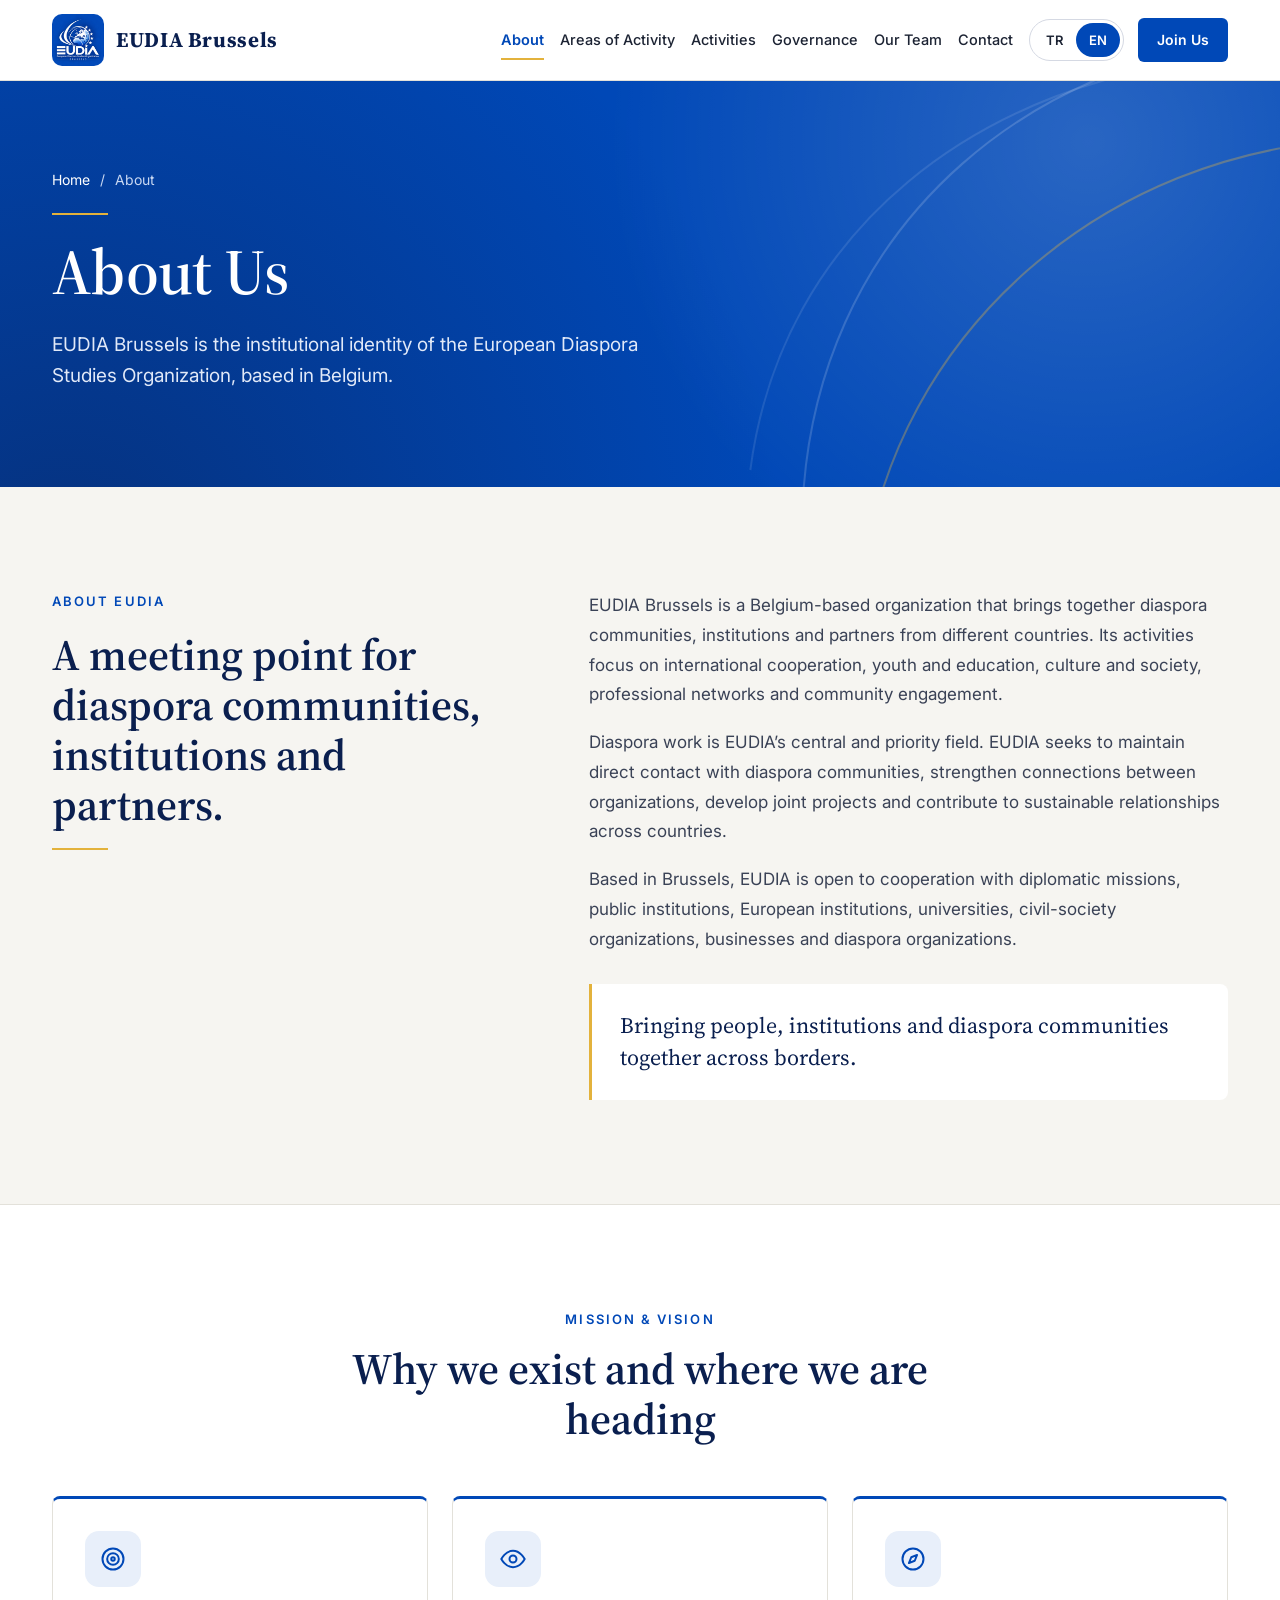
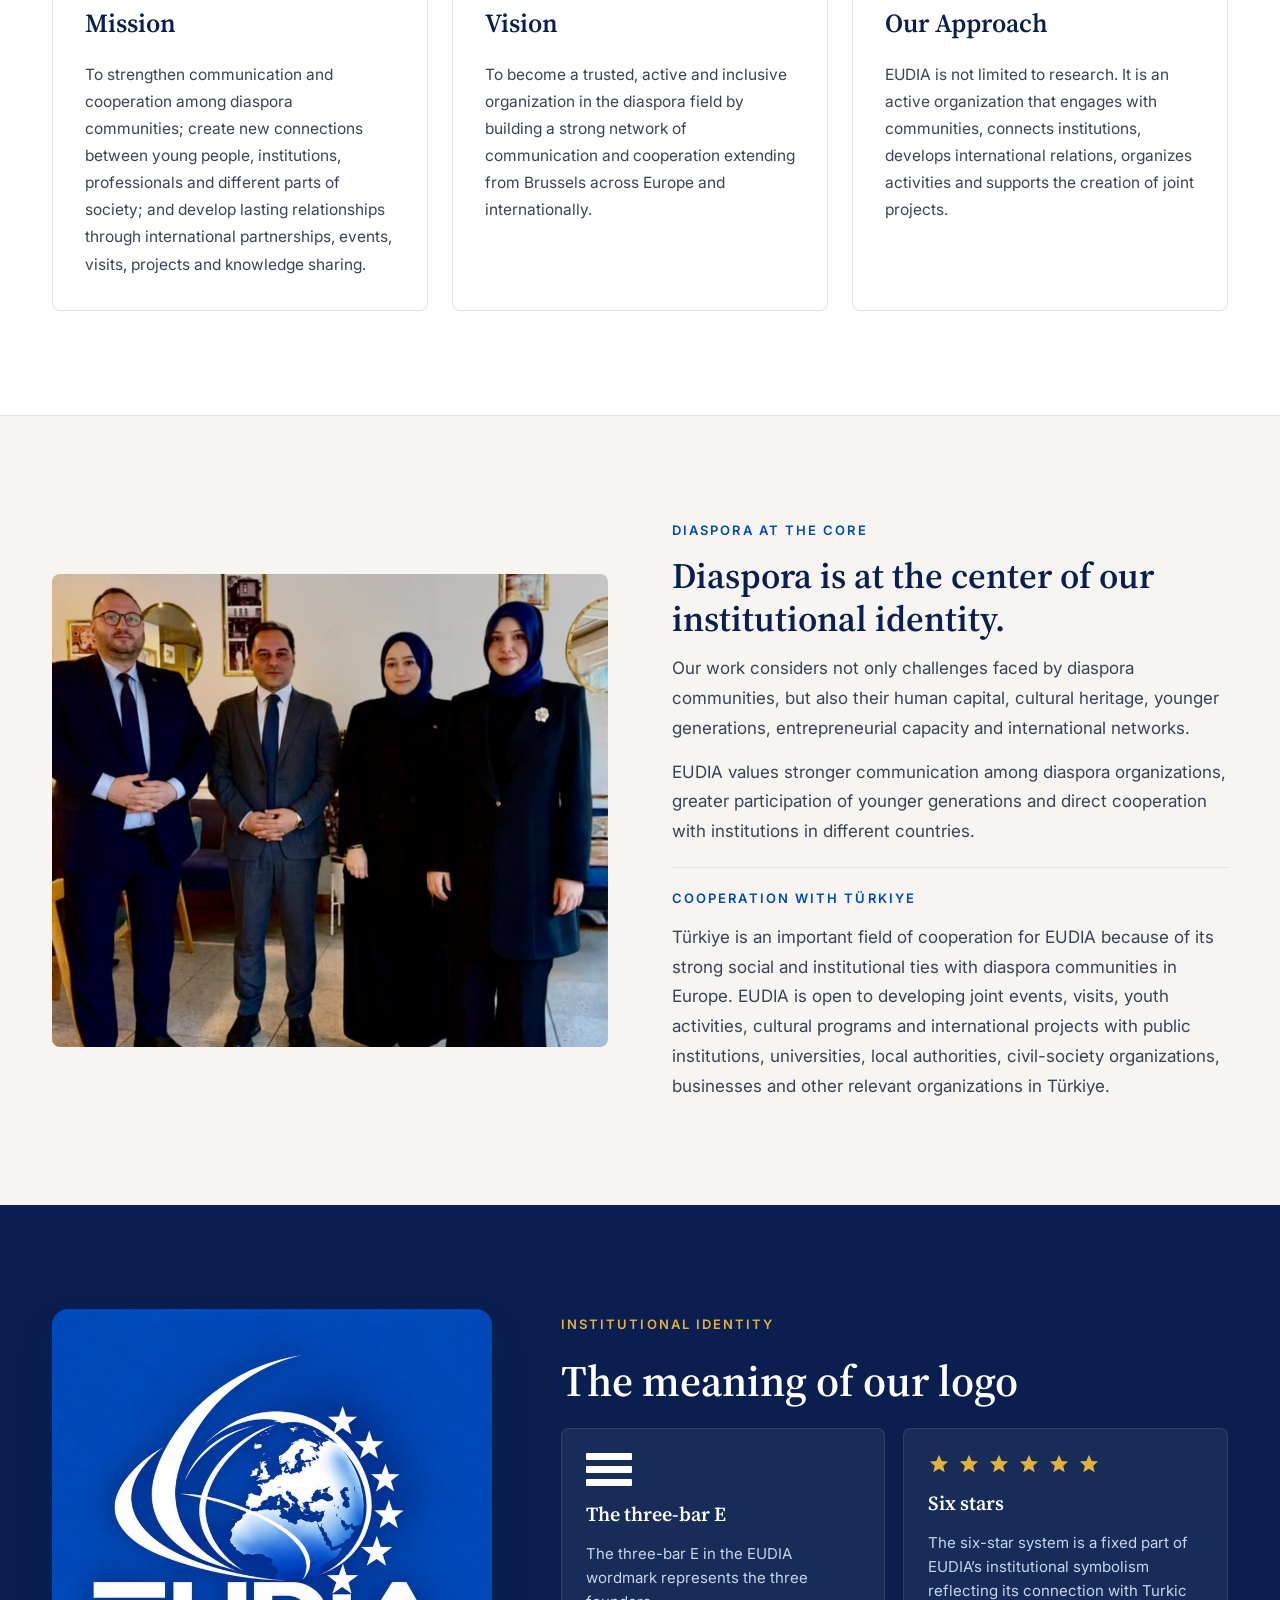
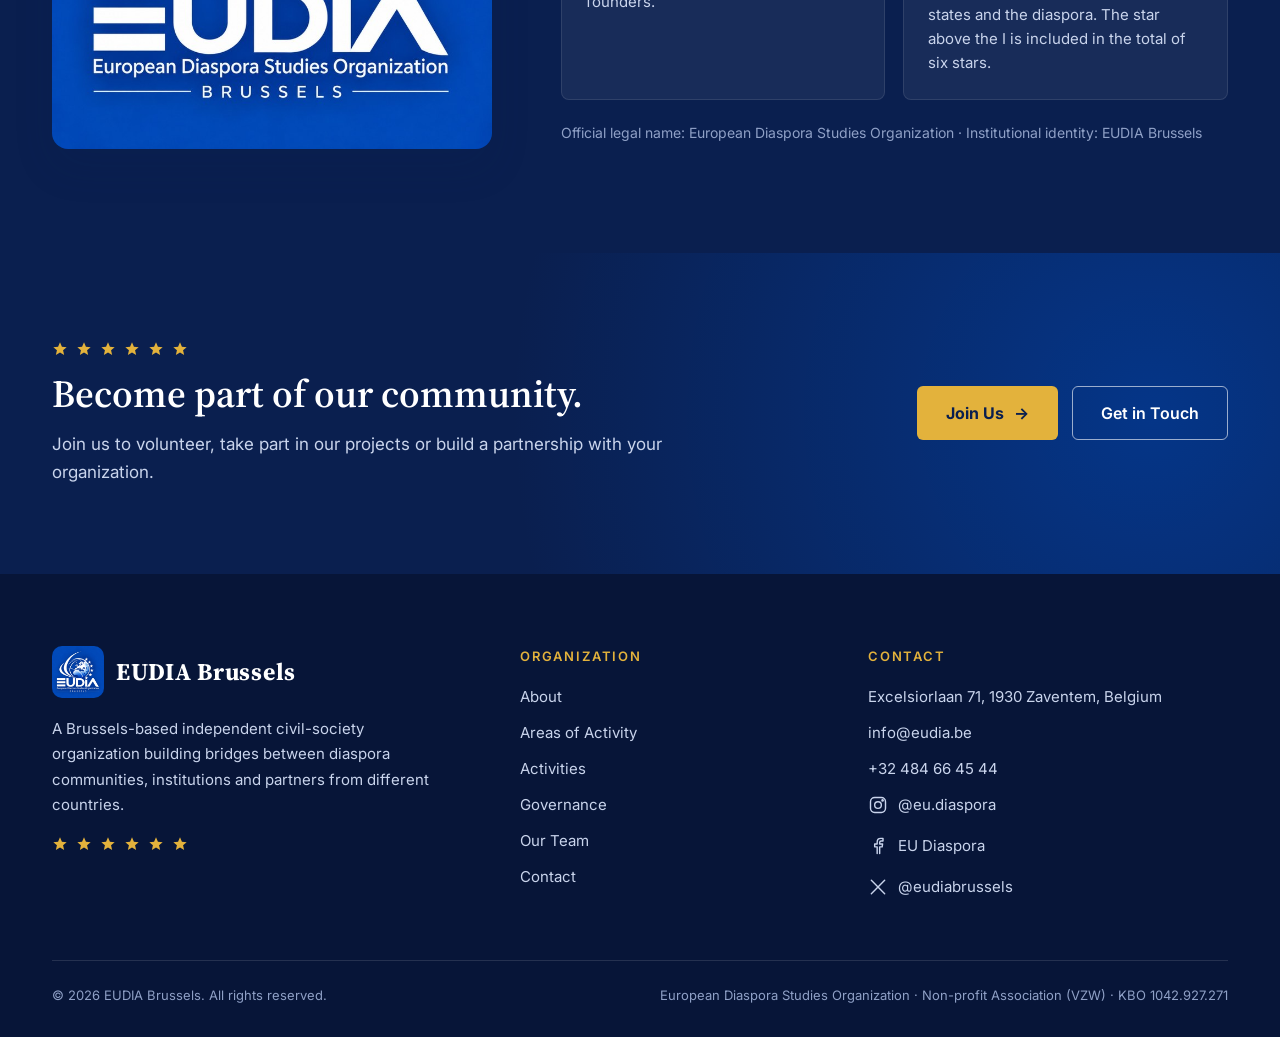
==== commit 98d7dcee: "Add files via upload" ====
--- a/html/About_en.html
+++ b/html/About_en.html
@@ -1,243 +1,247 @@
-<!DOCTYPE html>
-<html lang="en">
-<head>
-  <meta charset="UTF-8">
-  <meta name="viewport" content="width=device-width, initial-scale=1">
-  <title>About — EUDİA Brussels</title>
-  <meta name="description" content="The mission, vision, approach and institutional identity of EUDİA Brussels.">
-  <meta name="theme-color" content="#0048B7">
-
-  <meta property="og:type" content="website">
-  <meta property="og:site_name" content="EUDİA Brussels">
-  <meta property="og:title" content="About — EUDİA Brussels">
-  <meta property="og:description" content="The mission, vision, approach and institutional identity of EUDİA Brussels.">
-  <meta property="og:locale" content="en_GB">
-  <meta property="og:image" content="../img/logo/eudia-logo.jpg">
-
-  <link rel="alternate" hreflang="tr" href="About_tr.html">
-  <link rel="icon" type="image/png" href="../img/logo/favicon.png">
-  <link rel="apple-touch-icon" href="../img/logo/eudia-logo.jpg">
-
-  <link rel="preconnect" href="https://fonts.googleapis.com">
-  <link rel="preconnect" href="https://fonts.gstatic.com" crossorigin>
-  <link rel="stylesheet" href="https://fonts.googleapis.com/css2?family=Inter:wght@400;500;600;700&amp;family=Source+Serif+4:ital,opsz,wght@0,8..60,500;0,8..60,600;0,8..60,700;1,8..60,500&amp;display=swap">
-
-  <link rel="stylesheet" href="../css/common.css">
-  <link rel="stylesheet" href="../css/About.css">
-</head>
-<body class="page-about">
-
-<a class="skip-link" href="#main">Skip to content</a>
-
-<header class="site-header" data-header>
-  <div class="container header__inner">
-    <a class="brand" href="MainPage_en.html" aria-label="EUDİA Brussels — Home">
-      <img class="brand__logo" src="../img/logo/eudia-logo.jpg" alt="" width="52" height="52">
-      <span class="brand__text">
-        <span class="brand__name">EUDİA Brussels</span>
-        <span class="brand__sub" lang="en">European Diaspora Studies Organization</span>
-      </span>
-    </a>
-
-    <nav class="nav" id="site-nav" aria-label="Main menu">
-      <ul class="nav__list">
-        <li><a class="nav__link is-active" aria-current="page" href="About_en.html">About</a></li>
-        <li><a class="nav__link" href="Calisma_alanlari_en.html">Areas of Activity</a></li>
-        <li><a class="nav__link" href="Yonetim_en.html">Governance</a></li>
-        <li><a class="nav__link" href="Ekibimiz_en.html">Our Team</a></li>
-        <li><a class="nav__link" href="Iletisim_en.html">Contact</a></li>
-      </ul>
-      <div class="nav__actions">
-        <div class="lang-switch" role="group" aria-label="Language">
-          <a href="About_tr.html" hreflang="tr" lang="tr" aria-label="Türkçe">TR</a><a href="About_en.html" hreflang="en" lang="en" aria-current="true" aria-label="English">EN</a>
-        </div>
-        <a class="btn btn--primary btn--sm" href="#" data-join>Join Us</a>
-      </div>
-    </nav>
-
-    <button class="menu-toggle" type="button" aria-expanded="false" aria-controls="site-nav">
-      <span></span><span></span><span></span>
-      <span class="sr-only">Open / close menu</span>
-    </button>
-  </div>
-</header>
-
-<main id="main">
-
-  <section class="page-hero">
-    <svg class="deco-arcs" viewBox="0 0 600 600" aria-hidden="true"><path d="M60 540 C 60 240, 300 50, 580 60"/><path d="M10 480 C 40 250, 230 100, 480 80"/><path d="M120 580 C 150 350, 350 170, 600 160"/></svg>
-    <div class="container">
-      <div class="page-hero__inner hero-anim">
-        <nav class="breadcrumb" aria-label="Breadcrumb">
-          <a href="MainPage_en.html">Home</a><span aria-hidden="true">/</span><span>About</span>
-        </nav>
-        <span class="gold-rule"></span>
-        <h1>About Us</h1>
-        <p>EUDİA Brussels is the institutional identity of the European Diaspora Studies Organization, based in Belgium.</p>
-      </div>
-    </div>
-  </section>
-
-  <!-- Giriş -->
-  <section class="section">
-    <div class="container">
-      <div class="about-intro__grid">
-        <div class="about-intro__head reveal reveal--left">
-          <span class="eyebrow">About EUDİA</span>
-          <h2 class="section-title">A meeting point for diaspora communities, institutions and partners.</h2>
-          <span class="gold-rule"></span>
-        </div>
-        <div class="about-intro__body reveal reveal--right">
-          <p class="lead">EUDİA Brussels is a Belgium-based organization that brings together diaspora communities, institutions and partners from different countries. Its activities focus on international cooperation, youth and education, culture and society, professional networks and community engagement.</p>
-          <p class="lead">Diaspora work is EUDİA’s central and priority field. EUDİA seeks to maintain direct contact with diaspora communities, strengthen connections between organizations, develop joint projects and contribute to sustainable relationships across countries.</p>
-          <p class="lead">Based in Brussels, EUDİA is open to cooperation with diplomatic missions, public institutions, European institutions, universities, civil-society organizations, businesses and diaspora organizations.</p>
-          <blockquote class="highlight-quote">Bringing people, institutions and diaspora communities together across borders.</blockquote>
-        </div>
-      </div>
-    </div>
-  </section>
-
-  <!-- Misyon / Vizyon / Yaklaşım -->
-  <section class="section section--white">
-    <div class="container">
-      <div class="section-head section-head--center reveal">
-        <span class="eyebrow">Mission & Vision</span>
-        <h2 class="section-title">Why we exist and where we are heading</h2>
-      </div>
-      <div class="grid grid--3" data-stagger="120">
-        <article class="card card--accent card--lift mva-card reveal">
-          <span class="icon-badge"><svg viewBox="0 0 24 24" fill="none" stroke="currentColor" stroke-width="1.7" stroke-linecap="round" stroke-linejoin="round" aria-hidden="true"><circle cx="12" cy="12" r="9"/><circle cx="12" cy="12" r="5"/><circle cx="12" cy="12" r="1.5"/></svg></span>
-          <h3>Mission</h3>
-          <p>To strengthen communication and cooperation among diaspora communities; create new connections between young people, institutions, professionals and different parts of society; and develop lasting relationships through international partnerships, events, visits, projects and knowledge sharing.</p>
-        </article>
-        <article class="card card--accent card--lift mva-card reveal">
-          <span class="icon-badge"><svg viewBox="0 0 24 24" fill="none" stroke="currentColor" stroke-width="1.7" stroke-linecap="round" stroke-linejoin="round" aria-hidden="true"><path d="M2 12s3.6-7 10-7 10 7 10 7-3.6 7-10 7S2 12 2 12z"/><circle cx="12" cy="12" r="3"/></svg></span>
-          <h3>Vision</h3>
-          <p>To become a trusted, active and inclusive organization in the diaspora field by building a strong network of communication and cooperation extending from Brussels across Europe and internationally.</p>
-        </article>
-        <article class="card card--accent card--lift mva-card reveal">
-          <span class="icon-badge"><svg viewBox="0 0 24 24" fill="none" stroke="currentColor" stroke-width="1.7" stroke-linecap="round" stroke-linejoin="round" aria-hidden="true"><circle cx="12" cy="12" r="9"/><path d="M15.5 8.5l-2 5-5 2 2-5z"/></svg></span>
-          <h3>Our Approach</h3>
-          <p>EUDİA is not limited to research. It is an active organization that engages with communities, connects institutions, develops international relations, organizes activities and supports the creation of joint projects.</p>
-        </article>
-      </div>
-    </div>
-  </section>
-
-  <!-- Diaspora ve Türkiye -->
-  <section class="section">
-    <div class="container">
-      <div class="split">
-        <div class="reveal reveal--left">
-          <div class="photo" data-photo data-label="Photo: Diaspora meeting"><img src="../img/genel/diaspora.jpg" alt="Photo: Diaspora meeting" loading="lazy" decoding="async"></div>
-        </div>
-        <div class="split__text reveal reveal--right">
-          <div class="split__block">
-            <span class="eyebrow">Diaspora at the Core</span>
-            <h2>Diaspora is at the center of our institutional identity.</h2>
-            <p class="lead">Our work considers not only challenges faced by diaspora communities, but also their human capital, cultural heritage, younger generations, entrepreneurial capacity and international networks.</p>
-            <p class="lead">EUDİA values stronger communication among diaspora organizations, greater participation of younger generations and direct cooperation with institutions in different countries.</p>
-          </div>
-          <div class="split__divider"></div>
-          <div class="split__block">
-            <span class="eyebrow">Cooperation with Türkiye</span>
-            <p class="lead">Türkiye is an important field of cooperation for EUDİA because of its strong social and institutional ties with diaspora communities in Europe. EUDİA is open to developing joint events, visits, youth activities, cultural programs and international projects with public institutions, universities, local authorities, civil-society organizations, businesses and other relevant organizations in Türkiye.</p>
-          </div>
-        </div>
-      </div>
-    </div>
-  </section>
-
-  <!-- Kurumsal kimlik -->
-  <section class="section section--navy">
-    <div class="container">
-      <div class="identity" data-identity>
-        <div class="identity__logo reveal reveal--zoom">
-          <img src="../img/logo/eudia-logo.jpg" alt="EUDİA logosu" width="800" height="800" loading="lazy">
-        </div>
-        <div class="identity__text reveal reveal--right">
-          <span class="eyebrow eyebrow--gold">Institutional Identity</span>
-          <h2 class="section-title">The meaning of our logo</h2>
-          <div class="identity__facts">
-            <div class="identity__fact">
-              <div class="bars" aria-hidden="true"><i></i><i></i><i></i></div>
-              <strong>The three-bar E</strong>
-              <span>The three-bar E in the EUDİA wordmark represents the three founders.</span>
-            </div>
-            <div class="identity__fact">
-              <div class="stars" aria-hidden="true"><svg viewBox="0 0 24 24" aria-hidden="true"><path d="M12 2l2.9 6.6 7.1.6-5.4 4.7 1.6 7L12 17.2 5.8 20.9l1.6-7L2 9.2l7.1-.6z"/></svg><svg viewBox="0 0 24 24" aria-hidden="true"><path d="M12 2l2.9 6.6 7.1.6-5.4 4.7 1.6 7L12 17.2 5.8 20.9l1.6-7L2 9.2l7.1-.6z"/></svg><svg viewBox="0 0 24 24" aria-hidden="true"><path d="M12 2l2.9 6.6 7.1.6-5.4 4.7 1.6 7L12 17.2 5.8 20.9l1.6-7L2 9.2l7.1-.6z"/></svg><svg viewBox="0 0 24 24" aria-hidden="true"><path d="M12 2l2.9 6.6 7.1.6-5.4 4.7 1.6 7L12 17.2 5.8 20.9l1.6-7L2 9.2l7.1-.6z"/></svg><svg viewBox="0 0 24 24" aria-hidden="true"><path d="M12 2l2.9 6.6 7.1.6-5.4 4.7 1.6 7L12 17.2 5.8 20.9l1.6-7L2 9.2l7.1-.6z"/></svg><svg viewBox="0 0 24 24" aria-hidden="true"><path d="M12 2l2.9 6.6 7.1.6-5.4 4.7 1.6 7L12 17.2 5.8 20.9l1.6-7L2 9.2l7.1-.6z"/></svg></div>
-              <strong>Six stars</strong>
-              <span>The six-star system is a fixed part of EUDİA’s institutional symbolism reflecting its connection with Turkic states and the diaspora. The star associated with the İ is included in the total of six stars.</span>
-            </div>
-          </div>
-          <p class="legal-line">Official legal name: European Diaspora Studies Organization · Institutional identity: EUDİA Brussels</p>
-        </div>
-      </div>
-    </div>
-  </section>
-
-  <section class="cta-band" aria-labelledby="cta-title">
-    <div class="container">
-      <div class="cta-band__inner reveal">
-        <div class="cta-band__text">
-          <div class="stars stars--twinkle" aria-hidden="true"><svg viewBox="0 0 24 24" aria-hidden="true"><path d="M12 2l2.9 6.6 7.1.6-5.4 4.7 1.6 7L12 17.2 5.8 20.9l1.6-7L2 9.2l7.1-.6z"/></svg><svg viewBox="0 0 24 24" aria-hidden="true"><path d="M12 2l2.9 6.6 7.1.6-5.4 4.7 1.6 7L12 17.2 5.8 20.9l1.6-7L2 9.2l7.1-.6z"/></svg><svg viewBox="0 0 24 24" aria-hidden="true"><path d="M12 2l2.9 6.6 7.1.6-5.4 4.7 1.6 7L12 17.2 5.8 20.9l1.6-7L2 9.2l7.1-.6z"/></svg><svg viewBox="0 0 24 24" aria-hidden="true"><path d="M12 2l2.9 6.6 7.1.6-5.4 4.7 1.6 7L12 17.2 5.8 20.9l1.6-7L2 9.2l7.1-.6z"/></svg><svg viewBox="0 0 24 24" aria-hidden="true"><path d="M12 2l2.9 6.6 7.1.6-5.4 4.7 1.6 7L12 17.2 5.8 20.9l1.6-7L2 9.2l7.1-.6z"/></svg><svg viewBox="0 0 24 24" aria-hidden="true"><path d="M12 2l2.9 6.6 7.1.6-5.4 4.7 1.6 7L12 17.2 5.8 20.9l1.6-7L2 9.2l7.1-.6z"/></svg></div>
-          <h2 id="cta-title">Become part of our community.</h2>
-          <p>Join us to volunteer, take part in our projects or build a partnership with your organization.</p>
-        </div>
-        <div class="cta-band__actions">
-          <a class="btn btn--gold btn--lg" href="#" data-join>Join Us <span class="arrow" aria-hidden="true">→</span></a>
-          <a class="btn btn--outline-light btn--lg" href="Iletisim_en.html">Get in Touch</a>
-        </div>
-      </div>
-    </div>
-  </section>
-
-</main>
-
-<footer class="site-footer">
-  <div class="container">
-    <div class="footer__grid">
-      <div class="footer__brand">
-        <a class="brand" href="MainPage_en.html">
-          <img class="brand__logo" src="../img/logo/eudia-logo.jpg" alt="" width="52" height="52" loading="lazy">
-          <span class="brand__text"><span class="brand__name">EUDİA Brussels</span></span>
-        </a>
-        <p>A Brussels-based independent civil-society organization building bridges between diaspora communities, institutions and partners from different countries.</p>
-        <div class="stars stars--twinkle" aria-hidden="true"><svg viewBox="0 0 24 24" aria-hidden="true"><path d="M12 2l2.9 6.6 7.1.6-5.4 4.7 1.6 7L12 17.2 5.8 20.9l1.6-7L2 9.2l7.1-.6z"/></svg><svg viewBox="0 0 24 24" aria-hidden="true"><path d="M12 2l2.9 6.6 7.1.6-5.4 4.7 1.6 7L12 17.2 5.8 20.9l1.6-7L2 9.2l7.1-.6z"/></svg><svg viewBox="0 0 24 24" aria-hidden="true"><path d="M12 2l2.9 6.6 7.1.6-5.4 4.7 1.6 7L12 17.2 5.8 20.9l1.6-7L2 9.2l7.1-.6z"/></svg><svg viewBox="0 0 24 24" aria-hidden="true"><path d="M12 2l2.9 6.6 7.1.6-5.4 4.7 1.6 7L12 17.2 5.8 20.9l1.6-7L2 9.2l7.1-.6z"/></svg><svg viewBox="0 0 24 24" aria-hidden="true"><path d="M12 2l2.9 6.6 7.1.6-5.4 4.7 1.6 7L12 17.2 5.8 20.9l1.6-7L2 9.2l7.1-.6z"/></svg><svg viewBox="0 0 24 24" aria-hidden="true"><path d="M12 2l2.9 6.6 7.1.6-5.4 4.7 1.6 7L12 17.2 5.8 20.9l1.6-7L2 9.2l7.1-.6z"/></svg></div>
-      </div>
-      <div>
-        <h2 class="footer__title">Organization</h2>
-        <ul class="footer__list">
-            <li><a href="About_en.html">About</a></li>
-            <li><a href="Calisma_alanlari_en.html">Areas of Activity</a></li>
-            <li><a href="Yonetim_en.html">Governance</a></li>
-            <li><a href="Ekibimiz_en.html">Our Team</a></li>
-            <li><a href="Iletisim_en.html">Contact</a></li>
-        </ul>
-      </div>
-      <div>
-        <h2 class="footer__title">Contact</h2>
-        <ul class="footer__list">
-          <li><a href="https://www.google.com/maps/search/?api=1&query=Excelsiorlaan+71+1930+Zaventem+Belgium" target="_blank" rel="noopener">Excelsiorlaan 71, 1930 Zaventem, Belgium</a></li>
-          <li><a href="mailto:info@eudia.be">info@eudia.be</a></li>
-          <li><a href="tel:+32484664544">+32 484 66 45 44</a></li>
-          <li><a class="footer__social" href="https://www.instagram.com/eu.diaspora" target="_blank" rel="noopener"><svg viewBox="0 0 24 24" fill="none" stroke="currentColor" stroke-width="1.7" stroke-linecap="round" stroke-linejoin="round" aria-hidden="true"><rect x="3" y="3" width="18" height="18" rx="5"/><circle cx="12" cy="12" r="4"/><circle cx="17.5" cy="6.5" r=".8" fill="currentColor"/></svg> @eu.diaspora</a></li>
-        </ul>
-      </div>
-    </div>
-    <div class="footer__bottom">
-      <span>© <span data-year>2026</span> EUDİA Brussels. All rights reserved.</span>
-      <span>European Diaspora Studies Organization · Non-profit Association (VZW) · KBO 1042.927.271</span>
-    </div>
-  </div>
-</footer>
-
-<button class="back-to-top" type="button" data-back-to-top aria-label="Back to top">
-  <svg viewBox="0 0 24 24" fill="none" stroke="currentColor" stroke-width="2" stroke-linecap="round" stroke-linejoin="round" aria-hidden="true"><path d="M12 19V5M5 12l7-7 7 7"/></svg>
-</button>
-<div class="toast" role="status" aria-live="polite" data-toast></div>
-
-<script src="../javascript/common.js" defer></script>
-<script src="../javascript/About.js" defer></script>
-</body>
-</html>
+<!DOCTYPE html>
+<html lang="en">
+<head>
+  <meta charset="UTF-8">
+  <meta name="viewport" content="width=device-width, initial-scale=1">
+  <title>About — EUDIA Brussels</title>
+  <meta name="description" content="The mission, vision, approach and institutional identity of EUDIA Brussels.">
+  <meta name="theme-color" content="#0048B7">
+
+  <meta property="og:type" content="website">
+  <meta property="og:site_name" content="EUDIA Brussels">
+  <meta property="og:title" content="About — EUDIA Brussels">
+  <meta property="og:description" content="The mission, vision, approach and institutional identity of EUDIA Brussels.">
+  <meta property="og:locale" content="en_GB">
+  <meta property="og:image" content="../img/logo/eudia-logo.jpg">
+
+  <link rel="alternate" hreflang="tr" href="About_tr.html">
+  <link rel="icon" type="image/png" href="../img/logo/favicon.png">
+  <link rel="apple-touch-icon" href="../img/logo/eudia-logo.jpg">
+
+  <link rel="preconnect" href="https://fonts.googleapis.com">
+  <link rel="preconnect" href="https://fonts.gstatic.com" crossorigin>
+  <link rel="stylesheet" href="https://fonts.googleapis.com/css2?family=Inter:wght@400;500;600;700&amp;family=Source+Serif+4:ital,opsz,wght@0,8..60,500;0,8..60,600;0,8..60,700;1,8..60,500&amp;display=swap">
+
+  <link rel="stylesheet" href="../css/common.css">
+  <link rel="stylesheet" href="../css/About.css">
+</head>
+<body class="page-about">
+
+<a class="skip-link" href="#main">Skip to content</a>
+
+<header class="site-header" data-header>
+  <div class="container header__inner">
+    <a class="brand" href="MainPage_en.html" aria-label="EUDIA Brussels — Home">
+      <img class="brand__logo" src="../img/logo/eudia-logo.jpg" alt="" width="52" height="52">
+      <span class="brand__text">
+        <span class="brand__name">EUDIA Brussels</span>
+        <span class="brand__sub" lang="en">European Diaspora Studies Organization</span>
+      </span>
+    </a>
+
+    <nav class="nav" id="site-nav" aria-label="Main menu">
+      <ul class="nav__list">
+        <li><a class="nav__link is-active" aria-current="page" href="About_en.html">About</a></li>
+        <li><a class="nav__link" href="Calisma_alanlari_en.html">Areas of Activity</a></li>
+        <li><a class="nav__link" href="Faaliyetler_en.html">Activities</a></li>
+        <li><a class="nav__link" href="Yonetim_en.html">Governance</a></li>
+        <li><a class="nav__link" href="Ekibimiz_en.html">Our Team</a></li>
+        <li><a class="nav__link" href="Iletisim_en.html">Contact</a></li>
+      </ul>
+      <div class="nav__actions">
+        <div class="lang-switch" role="group" aria-label="Language">
+          <a href="About_tr.html" hreflang="tr" lang="tr" aria-label="Türkçe">TR</a><a href="About_en.html" hreflang="en" lang="en" aria-current="true" aria-label="English">EN</a>
+        </div>
+        <a class="btn btn--primary btn--sm" href="#" data-join>Join Us</a>
+      </div>
+    </nav>
+
+    <button class="menu-toggle" type="button" aria-expanded="false" aria-controls="site-nav">
+      <span></span><span></span><span></span>
+      <span class="sr-only">Open / close menu</span>
+    </button>
+  </div>
+</header>
+
+<main id="main">
+
+  <section class="page-hero">
+    <svg class="deco-arcs" viewBox="0 0 600 600" aria-hidden="true"><path d="M60 540 C 60 240, 300 50, 580 60"/><path d="M10 480 C 40 250, 230 100, 480 80"/><path d="M120 580 C 150 350, 350 170, 600 160"/></svg>
+    <div class="container">
+      <div class="page-hero__inner hero-anim">
+        <nav class="breadcrumb" aria-label="Breadcrumb">
+          <a href="MainPage_en.html">Home</a><span aria-hidden="true">/</span><span>About</span>
+        </nav>
+        <span class="gold-rule"></span>
+        <h1>About Us</h1>
+        <p>EUDIA Brussels is the institutional identity of the European Diaspora Studies Organization, based in Belgium.</p>
+      </div>
+    </div>
+  </section>
+
+  <!-- Giriş -->
+  <section class="section">
+    <div class="container">
+      <div class="about-intro__grid">
+        <div class="about-intro__head reveal reveal--left">
+          <span class="eyebrow">About EUDIA</span>
+          <h2 class="section-title">A meeting point for diaspora communities, institutions and partners.</h2>
+          <span class="gold-rule"></span>
+        </div>
+        <div class="about-intro__body reveal reveal--right">
+          <p class="lead">EUDIA Brussels is a Belgium-based organization that brings together diaspora communities, institutions and partners from different countries. Its activities focus on international cooperation, youth and education, culture and society, professional networks and community engagement.</p>
+          <p class="lead">Diaspora work is EUDIA’s central and priority field. EUDIA seeks to maintain direct contact with diaspora communities, strengthen connections between organizations, develop joint projects and contribute to sustainable relationships across countries.</p>
+          <p class="lead">Based in Brussels, EUDIA is open to cooperation with diplomatic missions, public institutions, European institutions, universities, civil-society organizations, businesses and diaspora organizations.</p>
+          <blockquote class="highlight-quote">Bringing people, institutions and diaspora communities together across borders.</blockquote>
+        </div>
+      </div>
+    </div>
+  </section>
+
+  <!-- Misyon / Vizyon / Yaklaşım -->
+  <section class="section section--white">
+    <div class="container">
+      <div class="section-head section-head--center reveal">
+        <span class="eyebrow">Mission & Vision</span>
+        <h2 class="section-title">Why we exist and where we are heading</h2>
+      </div>
+      <div class="grid grid--3" data-stagger="120">
+        <article class="card card--accent card--lift mva-card reveal">
+          <span class="icon-badge"><svg viewBox="0 0 24 24" fill="none" stroke="currentColor" stroke-width="1.7" stroke-linecap="round" stroke-linejoin="round" aria-hidden="true"><circle cx="12" cy="12" r="9"/><circle cx="12" cy="12" r="5"/><circle cx="12" cy="12" r="1.5"/></svg></span>
+          <h3>Mission</h3>
+          <p>To strengthen communication and cooperation among diaspora communities; create new connections between young people, institutions, professionals and different parts of society; and develop lasting relationships through international partnerships, events, visits, projects and knowledge sharing.</p>
+        </article>
+        <article class="card card--accent card--lift mva-card reveal">
+          <span class="icon-badge"><svg viewBox="0 0 24 24" fill="none" stroke="currentColor" stroke-width="1.7" stroke-linecap="round" stroke-linejoin="round" aria-hidden="true"><path d="M2 12s3.6-7 10-7 10 7 10 7-3.6 7-10 7S2 12 2 12z"/><circle cx="12" cy="12" r="3"/></svg></span>
+          <h3>Vision</h3>
+          <p>To become a trusted, active and inclusive organization in the diaspora field by building a strong network of communication and cooperation extending from Brussels across Europe and internationally.</p>
+        </article>
+        <article class="card card--accent card--lift mva-card reveal">
+          <span class="icon-badge"><svg viewBox="0 0 24 24" fill="none" stroke="currentColor" stroke-width="1.7" stroke-linecap="round" stroke-linejoin="round" aria-hidden="true"><circle cx="12" cy="12" r="9"/><path d="M15.5 8.5l-2 5-5 2 2-5z"/></svg></span>
+          <h3>Our Approach</h3>
+          <p>EUDIA is not limited to research. It is an active organization that engages with communities, connects institutions, develops international relations, organizes activities and supports the creation of joint projects.</p>
+        </article>
+      </div>
+    </div>
+  </section>
+
+  <!-- Diaspora ve Türkiye -->
+  <section class="section">
+    <div class="container">
+      <div class="split">
+        <div class="reveal reveal--left">
+          <div class="photo" data-photo data-label="Photo: Diaspora meeting"><img src="../img/genel/diaspora.jpg" alt="Photo: Diaspora meeting" loading="lazy" decoding="async"></div>
+        </div>
+        <div class="split__text reveal reveal--right">
+          <div class="split__block">
+            <span class="eyebrow">Diaspora at the Core</span>
+            <h2>Diaspora is at the center of our institutional identity.</h2>
+            <p class="lead">Our work considers not only challenges faced by diaspora communities, but also their human capital, cultural heritage, younger generations, entrepreneurial capacity and international networks.</p>
+            <p class="lead">EUDIA values stronger communication among diaspora organizations, greater participation of younger generations and direct cooperation with institutions in different countries.</p>
+          </div>
+          <div class="split__divider"></div>
+          <div class="split__block">
+            <span class="eyebrow">Cooperation with Türkiye</span>
+            <p class="lead">Türkiye is an important field of cooperation for EUDIA because of its strong social and institutional ties with diaspora communities in Europe. EUDIA is open to developing joint events, visits, youth activities, cultural programs and international projects with public institutions, universities, local authorities, civil-society organizations, businesses and other relevant organizations in Türkiye.</p>
+          </div>
+        </div>
+      </div>
+    </div>
+  </section>
+
+  <!-- Kurumsal kimlik -->
+  <section class="section section--navy">
+    <div class="container">
+      <div class="identity" data-identity>
+        <div class="identity__logo reveal reveal--zoom">
+          <img src="../img/logo/eudia-logo.jpg" alt="EUDIA logosu" width="800" height="800" loading="lazy">
+        </div>
+        <div class="identity__text reveal reveal--right">
+          <span class="eyebrow eyebrow--gold">Institutional Identity</span>
+          <h2 class="section-title">The meaning of our logo</h2>
+          <div class="identity__facts">
+            <div class="identity__fact">
+              <div class="bars" aria-hidden="true"><i></i><i></i><i></i></div>
+              <strong>The three-bar E</strong>
+              <span>The three-bar E in the EUDIA wordmark represents the three founders.</span>
+            </div>
+            <div class="identity__fact">
+              <div class="stars" aria-hidden="true"><svg viewBox="0 0 24 24" aria-hidden="true"><path d="M12 2l2.9 6.6 7.1.6-5.4 4.7 1.6 7L12 17.2 5.8 20.9l1.6-7L2 9.2l7.1-.6z"/></svg><svg viewBox="0 0 24 24" aria-hidden="true"><path d="M12 2l2.9 6.6 7.1.6-5.4 4.7 1.6 7L12 17.2 5.8 20.9l1.6-7L2 9.2l7.1-.6z"/></svg><svg viewBox="0 0 24 24" aria-hidden="true"><path d="M12 2l2.9 6.6 7.1.6-5.4 4.7 1.6 7L12 17.2 5.8 20.9l1.6-7L2 9.2l7.1-.6z"/></svg><svg viewBox="0 0 24 24" aria-hidden="true"><path d="M12 2l2.9 6.6 7.1.6-5.4 4.7 1.6 7L12 17.2 5.8 20.9l1.6-7L2 9.2l7.1-.6z"/></svg><svg viewBox="0 0 24 24" aria-hidden="true"><path d="M12 2l2.9 6.6 7.1.6-5.4 4.7 1.6 7L12 17.2 5.8 20.9l1.6-7L2 9.2l7.1-.6z"/></svg><svg viewBox="0 0 24 24" aria-hidden="true"><path d="M12 2l2.9 6.6 7.1.6-5.4 4.7 1.6 7L12 17.2 5.8 20.9l1.6-7L2 9.2l7.1-.6z"/></svg></div>
+              <strong>Six stars</strong>
+              <span>The six-star system is a fixed part of EUDIA’s institutional symbolism reflecting its connection with Turkic states and the diaspora. The star above the I is included in the total of six stars.</span>
+            </div>
+          </div>
+          <p class="legal-line">Official legal name: European Diaspora Studies Organization · Institutional identity: EUDIA Brussels</p>
+        </div>
+      </div>
+    </div>
+  </section>
+
+  <section class="cta-band" aria-labelledby="cta-title">
+    <div class="container">
+      <div class="cta-band__inner reveal">
+        <div class="cta-band__text">
+          <div class="stars stars--twinkle" aria-hidden="true"><svg viewBox="0 0 24 24" aria-hidden="true"><path d="M12 2l2.9 6.6 7.1.6-5.4 4.7 1.6 7L12 17.2 5.8 20.9l1.6-7L2 9.2l7.1-.6z"/></svg><svg viewBox="0 0 24 24" aria-hidden="true"><path d="M12 2l2.9 6.6 7.1.6-5.4 4.7 1.6 7L12 17.2 5.8 20.9l1.6-7L2 9.2l7.1-.6z"/></svg><svg viewBox="0 0 24 24" aria-hidden="true"><path d="M12 2l2.9 6.6 7.1.6-5.4 4.7 1.6 7L12 17.2 5.8 20.9l1.6-7L2 9.2l7.1-.6z"/></svg><svg viewBox="0 0 24 24" aria-hidden="true"><path d="M12 2l2.9 6.6 7.1.6-5.4 4.7 1.6 7L12 17.2 5.8 20.9l1.6-7L2 9.2l7.1-.6z"/></svg><svg viewBox="0 0 24 24" aria-hidden="true"><path d="M12 2l2.9 6.6 7.1.6-5.4 4.7 1.6 7L12 17.2 5.8 20.9l1.6-7L2 9.2l7.1-.6z"/></svg><svg viewBox="0 0 24 24" aria-hidden="true"><path d="M12 2l2.9 6.6 7.1.6-5.4 4.7 1.6 7L12 17.2 5.8 20.9l1.6-7L2 9.2l7.1-.6z"/></svg></div>
+          <h2 id="cta-title">Become part of our community.</h2>
+          <p>Join us to volunteer, take part in our projects or build a partnership with your organization.</p>
+        </div>
+        <div class="cta-band__actions">
+          <a class="btn btn--gold btn--lg" href="#" data-join>Join Us <span class="arrow" aria-hidden="true">→</span></a>
+          <a class="btn btn--outline-light btn--lg" href="Iletisim_en.html">Get in Touch</a>
+        </div>
+      </div>
+    </div>
+  </section>
+
+</main>
+
+<footer class="site-footer">
+  <div class="container">
+    <div class="footer__grid">
+      <div class="footer__brand">
+        <a class="brand" href="MainPage_en.html">
+          <img class="brand__logo" src="../img/logo/eudia-logo.jpg" alt="" width="52" height="52" loading="lazy">
+          <span class="brand__text"><span class="brand__name">EUDIA Brussels</span></span>
+        </a>
+        <p>A Brussels-based independent civil-society organization building bridges between diaspora communities, institutions and partners from different countries.</p>
+        <div class="stars stars--twinkle" aria-hidden="true"><svg viewBox="0 0 24 24" aria-hidden="true"><path d="M12 2l2.9 6.6 7.1.6-5.4 4.7 1.6 7L12 17.2 5.8 20.9l1.6-7L2 9.2l7.1-.6z"/></svg><svg viewBox="0 0 24 24" aria-hidden="true"><path d="M12 2l2.9 6.6 7.1.6-5.4 4.7 1.6 7L12 17.2 5.8 20.9l1.6-7L2 9.2l7.1-.6z"/></svg><svg viewBox="0 0 24 24" aria-hidden="true"><path d="M12 2l2.9 6.6 7.1.6-5.4 4.7 1.6 7L12 17.2 5.8 20.9l1.6-7L2 9.2l7.1-.6z"/></svg><svg viewBox="0 0 24 24" aria-hidden="true"><path d="M12 2l2.9 6.6 7.1.6-5.4 4.7 1.6 7L12 17.2 5.8 20.9l1.6-7L2 9.2l7.1-.6z"/></svg><svg viewBox="0 0 24 24" aria-hidden="true"><path d="M12 2l2.9 6.6 7.1.6-5.4 4.7 1.6 7L12 17.2 5.8 20.9l1.6-7L2 9.2l7.1-.6z"/></svg><svg viewBox="0 0 24 24" aria-hidden="true"><path d="M12 2l2.9 6.6 7.1.6-5.4 4.7 1.6 7L12 17.2 5.8 20.9l1.6-7L2 9.2l7.1-.6z"/></svg></div>
+      </div>
+      <div>
+        <h2 class="footer__title">Organization</h2>
+        <ul class="footer__list">
+            <li><a href="About_en.html">About</a></li>
+            <li><a href="Calisma_alanlari_en.html">Areas of Activity</a></li>
+            <li><a href="Faaliyetler_en.html">Activities</a></li>
+            <li><a href="Yonetim_en.html">Governance</a></li>
+            <li><a href="Ekibimiz_en.html">Our Team</a></li>
+            <li><a href="Iletisim_en.html">Contact</a></li>
+        </ul>
+      </div>
+      <div>
+        <h2 class="footer__title">Contact</h2>
+        <ul class="footer__list">
+          <li><a href="https://www.google.com/maps/search/?api=1&query=Excelsiorlaan+71+1930+Zaventem+Belgium" target="_blank" rel="noopener">Excelsiorlaan 71, 1930 Zaventem, Belgium</a></li>
+          <li><a href="mailto:info@eudia.be">info@eudia.be</a></li>
+          <li><a href="tel:+32484664544">+32 484 66 45 44</a></li>
+          <li><a class="footer__social" href="https://www.instagram.com/eu.diaspora" target="_blank" rel="noopener"><svg viewBox="0 0 24 24" fill="none" stroke="currentColor" stroke-width="1.7" stroke-linecap="round" stroke-linejoin="round" aria-hidden="true"><rect x="3" y="3" width="18" height="18" rx="5"/><circle cx="12" cy="12" r="4"/><circle cx="17.5" cy="6.5" r=".8" fill="currentColor"/></svg> @eu.diaspora</a></li>
+          <li><a class="footer__social" href="https://www.facebook.com/profile.php?id=61594972829004" target="_blank" rel="noopener"><svg viewBox="0 0 24 24" fill="none" stroke="currentColor" stroke-width="1.7" stroke-linecap="round" stroke-linejoin="round" aria-hidden="true"><path d="M14 21v-8h3l.5-3.5H14V7.8c0-1 .3-1.8 1.8-1.8H18V3a24 24 0 0 0-2.7-.1C12.6 2.9 11 4.5 11 7.4v2.1H8V13h3v8"/></svg> EU Diaspora</a></li>
+          <li><a class="footer__social" href="https://x.com/eudiabrussels" target="_blank" rel="noopener"><svg viewBox="0 0 24 24" fill="none" stroke="currentColor" stroke-width="1.7" stroke-linecap="round" stroke-linejoin="round" aria-hidden="true"><path d="M4 4l16 16M20 4L4 20"/></svg> @eudiabrussels</a></li>
+        </ul>
+      </div>
+    </div>
+    <div class="footer__bottom">
+      <span>© <span data-year>2026</span> EUDIA Brussels. All rights reserved.</span>
+      <span>European Diaspora Studies Organization · Non-profit Association (VZW) · KBO 1042.927.271</span>
+    </div>
+  </div>
+</footer>
+
+<button class="back-to-top" type="button" data-back-to-top aria-label="Back to top">
+  <svg viewBox="0 0 24 24" fill="none" stroke="currentColor" stroke-width="2" stroke-linecap="round" stroke-linejoin="round" aria-hidden="true"><path d="M12 19V5M5 12l7-7 7 7"/></svg>
+</button>
+<div class="toast" role="status" aria-live="polite" data-toast></div>
+
+<script src="../javascript/common.js" defer></script>
+<script src="../javascript/About.js" defer></script>
+</body>
+</html>
--- a/css/common.css
+++ b/css/common.css
@@ -1,734 +1,732 @@
-/* =========================================================
-   EUDİA Brussels — Ortak stiller (tüm sayfalarda yüklenir)
-   ========================================================= */
-
-/* ---------- 1. Tasarım değişkenleri ---------- */
-:root {
-  --blue: #0048B7;          /* logo mavisi */
-  --blue-600: #003C9A;
-  --blue-50: #E8EFFA;
-  --navy: #0A1F4F;
-  --navy-2: #13306F;
-  --gold: #E3B23C;
-  --gold-600: #C9982A;
-  --gold-text: #8A6812;     /* açık zeminde okunabilir altın */
-
-  --bg: #F6F5F1;
-  --white: #FFFFFF;
-  --ink: #1C2333;
-  --text: #3A4256;
-  --muted: #5B6478;
-  --line: #E3E1DA;
-
-  --font-serif: "Source Serif 4", Georgia, "Times New Roman", serif;
-  --font-sans: "Inter", system-ui, -apple-system, "Segoe UI", Roboto, sans-serif;
-
-  --container: 1240px;
-  --radius: 8px;
-  --header-h: 80px;
-  --ease: cubic-bezier(.22, .61, .36, 1);
-  --shadow-sm: 0 2px 8px rgba(10, 31, 79, .06);
-  --shadow-md: 0 18px 40px rgba(10, 31, 79, .12);
-}
-
-/* ---------- 2. Temel ---------- */
-*, *::before, *::after { box-sizing: border-box; }
-
-html {
-  scroll-behavior: smooth;
-  scroll-padding-top: calc(var(--header-h) + 16px);
-  -webkit-text-size-adjust: 100%;
-}
-
-body {
-  margin: 0;
-  font-family: var(--font-sans);
-  font-size: 16px;
-  line-height: 1.6;
-  color: var(--ink);
-  background: var(--bg);
-  -webkit-font-smoothing: antialiased;
-  overflow-x: clip;
-  animation: page-in .6s var(--ease) both;
-}
-
-body.menu-open { overflow: hidden; }
-
-img { max-width: 100%; height: auto; display: block; }
-a { color: var(--blue); }
-a:hover { color: var(--navy); }
-h1, h2, h3, h4 { margin: 0; }
-p { margin: 0; }
-
-:focus-visible {
-  outline: 3px solid var(--gold);
-  outline-offset: 3px;
-  border-radius: 4px;
-}
-
-.container {
-  width: 100%;
-  max-width: var(--container);
-  margin: 0 auto;
-  padding: 0 32px;
-}
-
-.sr-only {
-  position: absolute !important;
-  width: 1px; height: 1px;
-  overflow: hidden; clip: rect(0 0 0 0);
-  white-space: nowrap; border: 0; padding: 0; margin: -1px;
-}
-
-.skip-link {
-  position: absolute;
-  left: 16px; top: -60px;
-  z-index: 200;
-  background: var(--navy);
-  color: #fff;
-  padding: 12px 18px;
-  border-radius: 6px;
-  font-weight: 600;
-  text-decoration: none;
-  transition: top .2s;
-}
-.skip-link:focus { top: 12px; color: #fff; }
-
-/* ---------- 3. Tipografi yardımcıları ---------- */
-.eyebrow {
-  display: inline-block;
-  font-size: 13px;
-  font-weight: 600;
-  letter-spacing: .16em;
-  text-transform: uppercase;
-  color: var(--blue);
-}
-.eyebrow--gold { color: var(--gold); }
-.eyebrow--light { color: #fff; }
-
-.section-title {
-  font-family: var(--font-serif);
-  font-weight: 600;
-  font-size: clamp(30px, 3.4vw, 44px);
-  line-height: 1.15;
-  color: var(--navy);
-}
-
-.lead {
-  font-size: 17px;
-  line-height: 1.75;
-  color: var(--text);
-}
-
-.gold-rule {
-  display: block;
-  width: 56px;
-  height: 2px;
-  background: var(--gold);
-  transform-origin: left;
-}
-.reveal .gold-rule, .gold-rule.reveal { transition: transform .9s var(--ease) .2s; }
-.reveal:not(.is-visible) .gold-rule { transform: scaleX(0); }
-
-/* ---------- 4. Bölümler ---------- */
-.section { padding: 104px 0; }
-.section--white { background: var(--white); border-top: 1px solid var(--line); border-bottom: 1px solid var(--line); }
-.section--navy { background: var(--navy); color: #fff; }
-.section--navy .section-title { color: #fff; }
-.section--navy .lead { color: #C9D4EC; }
-
-.section-head {
-  display: flex;
-  flex-direction: column;
-  gap: 14px;
-  max-width: 720px;
-  margin-bottom: 52px;
-}
-.section-head--center { align-items: center; text-align: center; margin-left: auto; margin-right: auto; }
-.section-head--row {
-  max-width: none;
-  flex-direction: row;
-  flex-wrap: wrap;
-  align-items: flex-end;
-  justify-content: space-between;
-  gap: 20px;
-}
-.section-head--row > div { display: flex; flex-direction: column; gap: 14px; max-width: 720px; }
-
-/* ---------- 5. Butonlar ---------- */
-.btn {
-  position: relative;
-  display: inline-flex;
-  align-items: center;
-  justify-content: center;
-  gap: 10px;
-  min-height: 48px;
-  padding: 14px 24px;
-  border: 1px solid transparent;
-  border-radius: 6px;
-  font: 600 15px/1.2 var(--font-sans);
-  text-decoration: none;
-  cursor: pointer;
-  overflow: hidden;
-  isolation: isolate;
-  transition: transform .25s var(--ease), box-shadow .25s var(--ease), background-color .25s, color .25s, border-color .25s;
-}
-.btn:hover { transform: translateY(-2px); }
-.btn:active { transform: translateY(0); }
-.btn--lg { min-height: 54px; padding: 16px 28px; font-size: 16px; }
-.btn--sm { min-height: 44px; padding: 11px 18px; font-size: 14px; }
-
-.btn--primary { background: var(--blue); color: #fff; }
-.btn--primary:hover { background: var(--blue-600); color: #fff; box-shadow: 0 10px 24px rgba(0, 72, 183, .28); }
-
-.btn--gold { background: var(--gold); color: var(--navy); font-weight: 700; }
-.btn--gold:hover { background: var(--gold); color: var(--navy); box-shadow: 0 10px 26px rgba(227, 178, 60, .38); }
-/* parıltı efekti */
-.btn--gold::before {
-  content: "";
-  position: absolute;
-  inset: 0;
-  z-index: -1;
-  background: linear-gradient(110deg, transparent 30%, rgba(255, 255, 255, .55) 50%, transparent 70%);
-  transform: translateX(-120%);
-  transition: transform .8s var(--ease);
-}
-.btn--gold:hover::before { transform: translateX(120%); }
-
-.btn--light { background: #fff; color: var(--blue); font-weight: 700; }
-.btn--light:hover { color: var(--navy); box-shadow: 0 10px 24px rgba(0, 0, 0, .18); }
-
-.btn--outline-light { border-color: rgba(255, 255, 255, .6); color: #fff; }
-.btn--outline-light:hover { background: rgba(255, 255, 255, .1); border-color: #fff; color: #fff; }
-
-.btn--outline { border-color: var(--blue); color: var(--blue); }
-.btn--outline:hover { background: var(--blue); color: #fff; }
-
-.link-arrow {
-  display: inline-flex;
-  align-items: center;
-  gap: 8px;
-  font-weight: 600;
-  font-size: 16px;
-  color: var(--blue);
-  text-decoration: none;
-  background: linear-gradient(currentColor, currentColor) 0 100% / 0 1.5px no-repeat;
-  padding-bottom: 3px;
-  transition: background-size .35s var(--ease), color .25s;
-}
-.link-arrow:hover { background-size: 100% 1.5px; }
-.link-arrow--light { color: #fff; }
-.link-arrow--light:hover { color: #fff; }
-
-.arrow { display: inline-block; transition: transform .3s var(--ease); }
-.btn:hover .arrow, .link-arrow:hover .arrow { transform: translateX(5px); }
-
-/* ---------- 6. Üst menü (header) ---------- */
-.site-header {
-  position: sticky;
-  top: 0;
-  z-index: 100;
-  background: rgba(255, 255, 255, .94);
-  -webkit-backdrop-filter: saturate(1.4) blur(10px);
-  backdrop-filter: saturate(1.4) blur(10px);
-  border-bottom: 1px solid var(--line);
-  transition: box-shadow .3s var(--ease);
-}
-.site-header.is-scrolled { box-shadow: 0 6px 24px rgba(10, 31, 79, .08); }
-
-.header__inner {
-  display: flex;
-  align-items: center;
-  justify-content: space-between;
-  gap: 24px;
-  height: var(--header-h);
-  transition: height .3s var(--ease);
-}
-.site-header.is-scrolled .header__inner { height: 68px; }
-
-.brand {
-  display: flex;
-  align-items: center;
-  gap: 12px;
-  text-decoration: none;
-  flex-shrink: 0;
-}
-.brand__logo {
-  width: 52px;
-  height: 52px;
-  border-radius: 10px;
-  object-fit: cover;
-  transition: transform .4s var(--ease), width .3s, height .3s;
-}
-.brand:hover .brand__logo { transform: rotate(-4deg) scale(1.04); }
-.site-header.is-scrolled .brand__logo { width: 44px; height: 44px; }
-.brand__text { display: flex; flex-direction: column; gap: 2px; }
-.brand__name {
-  font-family: var(--font-serif);
-  font-weight: 700;
-  font-size: 21px;
-  letter-spacing: .03em;
-  color: var(--navy);
-  line-height: 1.1;
-}
-.brand__sub {
-  font-size: 10.5px;
-  letter-spacing: .07em;
-  text-transform: uppercase;
-  color: var(--muted);
-}
-
-.nav { display: flex; align-items: center; gap: 30px; }
-.nav__list { display: flex; gap: 26px; list-style: none; margin: 0; padding: 0; }
-.nav__link {
-  position: relative;
-  display: inline-block;
-  padding: 6px 0;
-  font-size: 15px;
-  font-weight: 500;
-  color: var(--ink);
-  text-decoration: none;
-  white-space: nowrap;
-}
-.nav__link::after {
-  content: "";
-  position: absolute;
-  left: 0; right: 0; bottom: -2px;
-  height: 2px;
-  background: var(--gold);
-  transform: scaleX(0);
-  transform-origin: left;
-  transition: transform .35s var(--ease);
-}
-.nav__link:hover { color: var(--blue); }
-.nav__link:hover::after, .nav__link.is-active::after { transform: scaleX(1); }
-.nav__link.is-active { color: var(--blue); font-weight: 600; }
-
-.nav__actions { display: flex; align-items: center; gap: 14px; }
-
-.lang-switch {
-  display: flex;
-  border: 1px solid #D5D9E3;
-  border-radius: 999px;
-  padding: 3px;
-}
-.lang-switch a {
-  display: inline-flex;
-  align-items: center;
-  min-height: 34px;
-  padding: 0 13px;
-  border-radius: 999px;
-  font-size: 13px;
-  font-weight: 600;
-  color: var(--ink);
-  text-decoration: none;
-  transition: background-color .25s, color .25s;
-}
-.lang-switch a:hover { color: var(--blue); }
-.lang-switch a[aria-current="true"] { background: var(--blue); color: #fff; }
-
-.menu-toggle {
-  display: none;
-  position: relative;
-  width: 48px;
-  height: 48px;
-  border: 1px solid var(--line);
-  border-radius: 8px;
-  background: #fff;
-  cursor: pointer;
-}
-.menu-toggle span:not(.sr-only) {
-  position: absolute;
-  left: 13px;
-  width: 22px;
-  height: 2px;
-  background: var(--navy);
-  border-radius: 2px;
-  transition: transform .35s var(--ease), opacity .2s, top .35s var(--ease);
-}
-.menu-toggle span:nth-child(1) { top: 16px; }
-.menu-toggle span:nth-child(2) { top: 23px; }
-.menu-toggle span:nth-child(3) { top: 30px; }
-.menu-toggle[aria-expanded="true"] span:nth-child(1) { top: 23px; transform: rotate(45deg); }
-.menu-toggle[aria-expanded="true"] span:nth-child(2) { opacity: 0; }
-.menu-toggle[aria-expanded="true"] span:nth-child(3) { top: 23px; transform: rotate(-45deg); }
-
-@media (max-width: 1180px) {
-  .menu-toggle { display: inline-block; }
-  .nav {
-    position: absolute;
-    top: 100%;
-    left: 0;
-    right: 0;
-    height: calc(100vh - 100%);
-    height: calc(100dvh - 100%);
-    flex-direction: column;
-    align-items: stretch;
-    gap: 0;
-    padding: 12px 32px 40px;
-    background: #fff;
-    overflow-y: auto;
-    opacity: 0;
-    transform: translateY(-12px);
-    visibility: hidden;
-    transition: opacity .35s var(--ease), transform .45s var(--ease), visibility .45s;
-  }
-  .nav.is-open { opacity: 1; transform: none; visibility: visible; }
-  .nav__list { flex-direction: column; gap: 0; }
-  .nav__link {
-    display: block;
-    padding: 18px 0;
-    font-family: var(--font-serif);
-    font-size: 22px;
-    border-bottom: 1px solid var(--line);
-  }
-  .nav__link::after { display: none; }
-  .nav.is-open .nav__list li { animation: rise .5s var(--ease) both; }
-  .nav.is-open .nav__list li:nth-child(2) { animation-delay: .05s; }
-  .nav.is-open .nav__list li:nth-child(3) { animation-delay: .1s; }
-  .nav.is-open .nav__list li:nth-child(4) { animation-delay: .15s; }
-  .nav.is-open .nav__list li:nth-child(5) { animation-delay: .2s; }
-  .nav__actions { margin-top: 28px; justify-content: space-between; flex-wrap: wrap; }
-}
-
-@media (max-width: 560px) {
-  .container { padding: 0 20px; }
-  .brand__sub { display: none; }
-  .brand__name { font-size: 19px; }
-  .nav { padding-left: 20px; padding-right: 20px; }
-}
-
-/* ---------- 7. Alt sayfa başlığı (page hero) ---------- */
-.page-hero {
-  position: relative;
-  overflow: hidden;
-  padding: 88px 0 96px;
-  background: var(--blue);
-  color: #fff;
-}
-.page-hero::before {
-  content: "";
-  position: absolute;
-  inset: 0;
-  background:
-    radial-gradient(circle at 85% 15%, rgba(255, 255, 255, .16), transparent 42%),
-    radial-gradient(circle at 5% 120%, rgba(10, 31, 79, .55), transparent 55%);
-  pointer-events: none;
-}
-.page-hero .container { position: relative; }
-.page-hero__inner { display: flex; flex-direction: column; gap: 22px; max-width: 760px; }
-.page-hero h1 {
-  font-family: var(--font-serif);
-  font-weight: 600;
-  font-size: clamp(40px, 5vw, 64px);
-  line-height: 1.08;
-  letter-spacing: -.01em;
-}
-.page-hero p { font-size: 19px; line-height: 1.65; color: #E1E9F8; max-width: 640px; }
-
-.breadcrumb { display: flex; flex-wrap: wrap; gap: 10px; align-items: center; font-size: 14px; color: #C9D8F2; }
-.breadcrumb a { color: #fff; text-decoration: none; }
-.breadcrumb a:hover { text-decoration: underline; color: #fff; }
-
-.hero-anim > * { animation: rise .9s var(--ease) both; }
-.hero-anim > *:nth-child(2) { animation-delay: .1s; }
-.hero-anim > *:nth-child(3) { animation-delay: .2s; }
-.hero-anim > *:nth-child(4) { animation-delay: .3s; }
-.hero-anim > *:nth-child(5) { animation-delay: .4s; }
-
-/* Logo kavislerini anımsatan dekoratif çizgiler */
-.deco-arcs {
-  position: absolute;
-  right: -80px;
-  top: 50%;
-  width: 620px;
-  max-width: 70vw;
-  transform: translateY(-50%);
-  pointer-events: none;
-}
-.deco-arcs path {
-  fill: none;
-  stroke: rgba(255, 255, 255, .16);
-  stroke-width: 2;
-  stroke-dasharray: 1400;
-  stroke-dashoffset: 1400;
-  animation: draw 2.4s var(--ease) forwards;
-}
-.deco-arcs path:nth-child(2) { animation-delay: .25s; stroke: rgba(255, 255, 255, .1); }
-.deco-arcs path:nth-child(3) { animation-delay: .5s; stroke: rgba(227, 178, 60, .35); }
-
-/* ---------- 8. Kartlar ---------- */
-.card {
-  background: var(--white);
-  border: 1px solid var(--line);
-  border-radius: var(--radius);
-  padding: 32px;
-  transition: transform .4s var(--ease), box-shadow .4s var(--ease), border-color .4s;
-}
-.card--lift:hover { transform: translateY(-6px); box-shadow: var(--shadow-md); }
-.card--accent { border-top: 3px solid var(--blue); }
-
-.icon-badge {
-  display: inline-flex;
-  align-items: center;
-  justify-content: center;
-  width: 56px;
-  height: 56px;
-  border-radius: 14px;
-  background: var(--blue-50);
-  color: var(--blue);
-  flex-shrink: 0;
-  transition: background-color .35s, color .35s, transform .45s var(--ease);
-}
-.icon-badge svg { width: 28px; height: 28px; }
-
-.grid { display: grid; gap: 24px; }
-.grid--2 { grid-template-columns: repeat(auto-fit, minmax(min(100%, 420px), 1fr)); }
-.grid--3 { grid-template-columns: repeat(auto-fit, minmax(min(100%, 290px), 1fr)); }
-.grid--4 { grid-template-columns: repeat(auto-fit, minmax(min(100%, 250px), 1fr)); }
-
-/* İki sütun: metin + görsel */
-.split {
-  display: grid;
-  grid-template-columns: repeat(auto-fit, minmax(min(100%, 440px), 1fr));
-  gap: 64px;
-  align-items: center;
-}
-.split__text { display: flex; flex-direction: column; gap: 20px; }
-
-/* ---------- 9. Fotoğraflar (eksikse yer tutucu gösterir) ---------- */
-.photo {
-  position: relative;
-  overflow: hidden;
-  border-radius: var(--radius);
-  background: #DCE4F2;
-}
-.photo img {
-  width: 100%;
-  height: 100%;
-  object-fit: cover;
-  opacity: 0;
-  transition: opacity .7s var(--ease), transform 1.2s var(--ease);
-}
-.photo.is-loaded img { opacity: 1; }
-.photo:hover img { transform: scale(1.04); }
-.photo.is-missing,
-.avatar.is-missing {
-  background-color: #DCE4F2;
-  background-image: repeating-linear-gradient(135deg, rgba(0, 72, 183, .08) 0 12px, transparent 12px 24px);
-}
-.photo.is-missing::after {
-  content: attr(data-label);
-  position: absolute;
-  left: 20px;
-  bottom: 20px;
-  padding: 8px 12px;
-  border-radius: 4px;
-  background: #fff;
-  color: var(--text);
-  font-size: 13px;
-}
-
-.avatar {
-  position: relative;
-  width: 144px;
-  aspect-ratio: 1;
-  border-radius: 50%;
-  overflow: hidden;
-  border: 4px solid #fff;
-  box-shadow: 0 0 0 2px var(--blue);
-  background: #DCE4F2;
-  flex-shrink: 0;
-}
-.avatar img { width: 100%; height: 100%; object-fit: cover; opacity: 0; transition: opacity .6s; }
-.avatar.is-loaded img { opacity: 1; }
-.avatar.is-missing::after {
-  content: attr(data-initials);
-  position: absolute;
-  inset: 0;
-  display: flex;
-  align-items: center;
-  justify-content: center;
-  font-family: var(--font-serif);
-  font-size: 38px;
-  font-weight: 600;
-  color: var(--blue);
-}
-
-/* ---------- 10. Harekete geçirici bant (CTA) ---------- */
-.cta-band {
-  position: relative;
-  overflow: hidden;
-  background: var(--navy);
-  color: #fff;
-  padding: 88px 0;
-}
-.cta-band::before {
-  content: "";
-  position: absolute;
-  inset: 0;
-  background: radial-gradient(circle at 90% 50%, rgba(0, 72, 183, .55), transparent 55%);
-}
-.cta-band .container { position: relative; }
-.cta-band__inner {
-  display: flex;
-  flex-wrap: wrap;
-  align-items: center;
-  justify-content: space-between;
-  gap: 32px;
-}
-.cta-band__text { display: flex; flex-direction: column; gap: 14px; max-width: 640px; }
-.cta-band h2 {
-  font-family: var(--font-serif);
-  font-weight: 600;
-  font-size: clamp(30px, 3vw, 40px);
-  line-height: 1.2;
-}
-.cta-band p { font-size: 17px; line-height: 1.6; color: #C9D4EC; }
-.cta-band__actions { display: flex; flex-wrap: wrap; gap: 14px; }
-
-.stars {
-  display: flex;
-  gap: 8px;
-}
-.stars svg { width: 16px; height: 16px; fill: var(--gold); }
-.stars--twinkle svg { animation: twinkle 3.2s ease-in-out infinite; }
-.stars--twinkle svg:nth-child(2) { animation-delay: .3s; }
-.stars--twinkle svg:nth-child(3) { animation-delay: .6s; }
-.stars--twinkle svg:nth-child(4) { animation-delay: .9s; }
-.stars--twinkle svg:nth-child(5) { animation-delay: 1.2s; }
-.stars--twinkle svg:nth-child(6) { animation-delay: 1.5s; }
-
-/* ---------- 11. Alt bilgi (footer) ---------- */
-.site-footer { background: #071538; color: #C9D4EC; padding: 72px 0 32px; }
-.footer__grid {
-  display: grid;
-  grid-template-columns: 1.4fr 1fr 1.2fr;
-  gap: 48px;
-}
-.footer__brand { display: flex; flex-direction: column; gap: 18px; }
-.footer__brand .brand__name { color: #fff; font-size: 24px; }
-.footer__brand p { font-size: 15px; line-height: 1.7; max-width: 380px; }
-.footer__title {
-  margin-bottom: 18px;
-  font-size: 13px;
-  font-weight: 600;
-  letter-spacing: .14em;
-  text-transform: uppercase;
-  color: var(--gold);
-}
-.footer__list { list-style: none; margin: 0; padding: 0; display: flex; flex-direction: column; gap: 12px; font-size: 15px; }
-.footer__list a { color: #C9D4EC; text-decoration: none; transition: color .2s, padding-left .3s var(--ease); }
-.footer__list a:hover { color: #fff; padding-left: 4px; }
-.footer__social {
-  display: inline-flex;
-  align-items: center;
-  gap: 10px;
-}
-.footer__social svg { width: 20px; height: 20px; }
-.footer__bottom {
-  margin-top: 56px;
-  padding-top: 24px;
-  border-top: 1px solid rgba(255, 255, 255, .12);
-  display: flex;
-  flex-wrap: wrap;
-  justify-content: space-between;
-  gap: 12px;
-  font-size: 13px;
-  color: #8FA0C6;
-}
-
-@media (max-width: 900px) {
-  .footer__grid { grid-template-columns: 1fr 1fr; }
-  .footer__brand { grid-column: 1 / -1; }
-}
-@media (max-width: 560px) {
-  .footer__grid { grid-template-columns: 1fr; }
-}
-
-/* ---------- 12. Yukarı çık düğmesi ve bildirim ---------- */
-.back-to-top {
-  position: fixed;
-  right: 24px;
-  bottom: 24px;
-  z-index: 90;
-  width: 50px;
-  height: 50px;
-  border: 0;
-  border-radius: 50%;
-  background: var(--blue);
-  color: #fff;
-  cursor: pointer;
-  box-shadow: 0 10px 24px rgba(0, 72, 183, .3);
-  opacity: 0;
-  visibility: hidden;
-  transform: translateY(16px);
-  transition: opacity .3s, transform .3s var(--ease), visibility .3s, background-color .25s;
-}
-.back-to-top.is-visible { opacity: 1; visibility: visible; transform: none; }
-.back-to-top:hover { background: var(--navy); }
-.back-to-top svg { width: 22px; height: 22px; margin: auto; }
-
-.toast {
-  position: fixed;
-  left: 50%;
-  bottom: 28px;
-  z-index: 150;
-  padding: 12px 20px;
-  border-radius: 999px;
-  background: var(--navy);
-  color: #fff;
-  font-size: 14px;
-  font-weight: 500;
-  box-shadow: var(--shadow-md);
-  opacity: 0;
-  pointer-events: none;
-  transform: translate(-50%, 16px);
-  transition: opacity .3s, transform .35s var(--ease);
-}
-.toast.is-visible { opacity: 1; transform: translate(-50%, 0); }
-
-/* ---------- 13. Kaydırınca beliren animasyonlar ---------- */
-.js .reveal {
-  opacity: 0;
-  transform: translateY(28px);
-  transition: opacity .8s var(--ease), transform .8s var(--ease);
-  transition-delay: var(--d, 0ms);
-}
-.js .reveal--left { transform: translateX(-36px); }
-.js .reveal--right { transform: translateX(36px); }
-.js .reveal--zoom { transform: scale(.94); }
-.js .reveal.is-visible { opacity: 1; transform: none; }
-
-/* ---------- 14. Animasyon tanımları ---------- */
-@keyframes page-in { from { opacity: 0; } to { opacity: 1; } }
-@keyframes rise { from { opacity: 0; transform: translateY(24px); } to { opacity: 1; transform: none; } }
-@keyframes draw { to { stroke-dashoffset: 0; } }
-@keyframes float { 0%, 100% { transform: translateY(0); } 50% { transform: translateY(-12px); } }
-@keyframes twinkle { 0%, 100% { opacity: 1; transform: scale(1); } 50% { opacity: .45; transform: scale(.85); } }
-@keyframes pulse-ring {
-  0% { box-shadow: 0 0 0 0 rgba(227, 178, 60, .55); }
-  100% { box-shadow: 0 0 0 18px rgba(227, 178, 60, 0); }
-}
-
-/* Hareket azaltma tercihine saygı */
-@media (prefers-reduced-motion: reduce) {
-  html { scroll-behavior: auto; }
-  *, *::before, *::after {
-    animation-duration: .01ms !important;
-    animation-iteration-count: 1 !important;
-    transition-duration: .01ms !important;
-  }
-  .js .reveal { opacity: 1; transform: none; }
-}
-
-/* ---------- 15. Küçük ekran boşlukları ---------- */
-@media (max-width: 600px) {
-  .section { padding: 72px 0; }
-  .section-head { margin-bottom: 36px; }
-  .page-hero { padding: 64px 0 72px; }
-  .page-hero p { font-size: 17px; }
-  .cta-band { padding: 64px 0; }
-  .card { padding: 26px; }
-  .back-to-top { right: 16px; bottom: 16px; }
-}
+/* =========================================================
+   EUDİA Brussels — Ortak stiller (tüm sayfalarda yüklenir)
+   ========================================================= */
+
+/* ---------- 1. Tasarım değişkenleri ---------- */
+:root {
+  --blue: #0048B7;          /* logo mavisi */
+  --blue-600: #003C9A;
+  --blue-50: #E8EFFA;
+  --navy: #0A1F4F;
+  --navy-2: #13306F;
+  --gold: #E3B23C;
+  --gold-600: #C9982A;
+  --gold-text: #8A6812;     /* açık zeminde okunabilir altın */
+
+  --bg: #F6F5F1;
+  --white: #FFFFFF;
+  --ink: #1C2333;
+  --text: #3A4256;
+  --muted: #5B6478;
+  --line: #E3E1DA;
+
+  --font-serif: "Source Serif 4", Georgia, "Times New Roman", serif;
+  --font-sans: "Inter", system-ui, -apple-system, "Segoe UI", Roboto, sans-serif;
+
+  --container: 1240px;
+  --radius: 8px;
+  --header-h: 80px;
+  --ease: cubic-bezier(.22, .61, .36, 1);
+  --shadow-sm: 0 2px 8px rgba(10, 31, 79, .06);
+  --shadow-md: 0 18px 40px rgba(10, 31, 79, .12);
+}
+
+/* ---------- 2. Temel ---------- */
+*, *::before, *::after { box-sizing: border-box; }
+
+html {
+  scroll-behavior: smooth;
+  scroll-padding-top: calc(var(--header-h) + 16px);
+  -webkit-text-size-adjust: 100%;
+}
+
+body {
+  margin: 0;
+  font-family: var(--font-sans);
+  font-size: 16px;
+  line-height: 1.6;
+  color: var(--ink);
+  background: var(--bg);
+  -webkit-font-smoothing: antialiased;
+  overflow-x: clip;
+}
+
+body.menu-open { overflow: hidden; }
+
+img { max-width: 100%; height: auto; display: block; }
+a { color: var(--blue); }
+a:hover { color: var(--navy); }
+h1, h2, h3, h4 { margin: 0; }
+p { margin: 0; }
+
+:focus-visible {
+  outline: 3px solid var(--gold);
+  outline-offset: 3px;
+  border-radius: 4px;
+}
+
+.container {
+  width: 100%;
+  max-width: var(--container);
+  margin: 0 auto;
+  padding: 0 32px;
+}
+
+.sr-only {
+  position: absolute !important;
+  width: 1px; height: 1px;
+  overflow: hidden; clip: rect(0 0 0 0);
+  white-space: nowrap; border: 0; padding: 0; margin: -1px;
+}
+
+.skip-link {
+  position: absolute;
+  left: 16px; top: -60px;
+  z-index: 200;
+  background: var(--navy);
+  color: #fff;
+  padding: 12px 18px;
+  border-radius: 6px;
+  font-weight: 600;
+  text-decoration: none;
+  transition: top .2s;
+}
+.skip-link:focus { top: 12px; color: #fff; }
+
+/* ---------- 3. Tipografi yardımcıları ---------- */
+.eyebrow {
+  display: inline-block;
+  font-size: 13px;
+  font-weight: 600;
+  letter-spacing: .16em;
+  text-transform: uppercase;
+  color: var(--blue);
+}
+.eyebrow--gold { color: var(--gold); }
+.eyebrow--light { color: #fff; }
+
+.section-title {
+  font-family: var(--font-serif);
+  font-weight: 600;
+  font-size: clamp(30px, 3.4vw, 44px);
+  line-height: 1.15;
+  color: var(--navy);
+}
+
+.lead {
+  font-size: 17px;
+  line-height: 1.75;
+  color: var(--text);
+}
+
+.gold-rule {
+  display: block;
+  width: 56px;
+  height: 2px;
+  background: var(--gold);
+  transform-origin: left;
+}
+.reveal .gold-rule, .gold-rule.reveal { transition: transform .9s var(--ease) .2s; }
+.reveal:not(.is-visible) .gold-rule { transform: scaleX(0); }
+
+/* ---------- 4. Bölümler ---------- */
+.section { padding: 104px 0; }
+.section--white { background: var(--white); border-top: 1px solid var(--line); border-bottom: 1px solid var(--line); }
+.section--navy { background: var(--navy); color: #fff; }
+.section--navy .section-title { color: #fff; }
+.section--navy .lead { color: #C9D4EC; }
+
+.section-head {
+  display: flex;
+  flex-direction: column;
+  gap: 14px;
+  max-width: 720px;
+  margin-bottom: 52px;
+}
+.section-head--center { align-items: center; text-align: center; margin-left: auto; margin-right: auto; }
+.section-head--row {
+  max-width: none;
+  flex-direction: row;
+  flex-wrap: wrap;
+  align-items: flex-end;
+  justify-content: space-between;
+  gap: 20px;
+}
+.section-head--row > div { display: flex; flex-direction: column; gap: 14px; max-width: 720px; }
+
+/* ---------- 5. Butonlar ---------- */
+.btn {
+  position: relative;
+  display: inline-flex;
+  align-items: center;
+  justify-content: center;
+  gap: 10px;
+  min-height: 48px;
+  padding: 14px 24px;
+  border: 1px solid transparent;
+  border-radius: 6px;
+  font: 600 15px/1.2 var(--font-sans);
+  white-space: nowrap;
+  text-decoration: none;
+  cursor: pointer;
+  overflow: hidden;
+  isolation: isolate;
+  transition: transform .25s var(--ease), box-shadow .25s var(--ease), background-color .25s, color .25s, border-color .25s;
+}
+.btn:hover { transform: translateY(-2px); }
+.btn:active { transform: translateY(0); }
+.btn--lg { min-height: 54px; padding: 16px 28px; font-size: 16px; }
+.btn--sm { min-height: 44px; padding: 11px 18px; font-size: 14px; }
+
+.btn--primary { background: var(--blue); color: #fff; }
+.btn--primary:hover { background: var(--blue-600); color: #fff; box-shadow: 0 10px 24px rgba(0, 72, 183, .28); }
+
+.btn--gold { background: var(--gold); color: var(--navy); font-weight: 700; }
+.btn--gold:hover { background: var(--gold); color: var(--navy); box-shadow: 0 10px 26px rgba(227, 178, 60, .38); }
+/* parıltı efekti */
+.btn--gold::before {
+  content: "";
+  position: absolute;
+  inset: 0;
+  z-index: -1;
+  background: linear-gradient(110deg, transparent 30%, rgba(255, 255, 255, .55) 50%, transparent 70%);
+  transform: translateX(-120%);
+  transition: transform .8s var(--ease);
+}
+.btn--gold:hover::before { transform: translateX(120%); }
+
+.btn--light { background: #fff; color: var(--blue); font-weight: 700; }
+.btn--light:hover { color: var(--navy); box-shadow: 0 10px 24px rgba(0, 0, 0, .18); }
+
+.btn--outline-light { border-color: rgba(255, 255, 255, .6); color: #fff; }
+.btn--outline-light:hover { background: rgba(255, 255, 255, .1); border-color: #fff; color: #fff; }
+
+.btn--outline { border-color: var(--blue); color: var(--blue); }
+.btn--outline:hover { background: var(--blue); color: #fff; }
+
+.link-arrow {
+  display: inline-flex;
+  align-items: center;
+  gap: 8px;
+  font-weight: 600;
+  font-size: 16px;
+  color: var(--blue);
+  text-decoration: none;
+  background: linear-gradient(currentColor, currentColor) 0 100% / 0 1.5px no-repeat;
+  padding-bottom: 3px;
+  transition: background-size .35s var(--ease), color .25s;
+}
+.link-arrow:hover { background-size: 100% 1.5px; }
+.link-arrow--light { color: #fff; }
+.link-arrow--light:hover { color: #fff; }
+
+.arrow { display: inline-block; transition: transform .3s var(--ease); }
+.btn:hover .arrow, .link-arrow:hover .arrow { transform: translateX(5px); }
+
+/* ---------- 6. Üst menü (header) ---------- */
+.site-header {
+  position: sticky;
+  top: 0;
+  z-index: 100;
+  background: #fff;
+  border-bottom: 1px solid var(--line);
+  transition: box-shadow .3s var(--ease);
+}
+.site-header.is-scrolled { box-shadow: 0 6px 24px rgba(10, 31, 79, .08); }
+
+.header__inner {
+  display: flex;
+  align-items: center;
+  justify-content: space-between;
+  gap: 24px;
+  height: var(--header-h);
+}
+
+.brand {
+  display: flex;
+  align-items: center;
+  gap: 12px;
+  text-decoration: none;
+  flex-shrink: 0;
+}
+.brand__logo {
+  width: 52px;
+  height: 52px;
+  border-radius: 10px;
+  object-fit: cover;
+  transition: transform .4s var(--ease);
+}
+.brand:hover .brand__logo { transform: rotate(-4deg) scale(1.04); }
+.brand__text { display: flex; flex-direction: column; gap: 2px; }
+.brand__name {
+  font-family: var(--font-serif);
+  font-weight: 700;
+  font-size: 21px;
+  letter-spacing: .03em;
+  color: var(--navy);
+  line-height: 1.1;
+}
+.brand__sub {
+  font-size: 10.5px;
+  letter-spacing: .07em;
+  text-transform: uppercase;
+  color: var(--muted);
+}
+
+.nav { display: flex; align-items: center; gap: 24px; }
+.nav__list { display: flex; gap: 22px; list-style: none; margin: 0; padding: 0; }
+.nav__link {
+  position: relative;
+  display: inline-block;
+  padding: 6px 0;
+  font-size: 15px;
+  font-weight: 500;
+  color: var(--ink);
+  text-decoration: none;
+  white-space: nowrap;
+}
+.nav__link::after {
+  content: "";
+  position: absolute;
+  left: 0; right: 0; bottom: -2px;
+  height: 2px;
+  background: var(--gold);
+  transform: scaleX(0);
+  transform-origin: left;
+  transition: transform .35s var(--ease);
+}
+.nav__link:hover { color: var(--blue); }
+.nav__link:hover::after, .nav__link.is-active::after { transform: scaleX(1); }
+.nav__link.is-active { color: var(--blue); font-weight: 600; }
+
+.nav__actions { display: flex; align-items: center; gap: 14px; }
+
+.lang-switch {
+  display: flex;
+  border: 1px solid #D5D9E3;
+  border-radius: 999px;
+  padding: 3px;
+}
+.lang-switch a {
+  display: inline-flex;
+  align-items: center;
+  min-height: 34px;
+  padding: 0 13px;
+  border-radius: 999px;
+  font-size: 13px;
+  font-weight: 600;
+  color: var(--ink);
+  text-decoration: none;
+  transition: background-color .25s, color .25s;
+}
+.lang-switch a:hover { color: var(--blue); }
+.lang-switch a[aria-current="true"] { background: var(--blue); color: #fff; }
+
+.menu-toggle {
+  display: none;
+  position: relative;
+  width: 48px;
+  height: 48px;
+  border: 1px solid var(--line);
+  border-radius: 8px;
+  background: #fff;
+  cursor: pointer;
+}
+.menu-toggle span:not(.sr-only) {
+  position: absolute;
+  left: 13px;
+  width: 22px;
+  height: 2px;
+  background: var(--navy);
+  border-radius: 2px;
+  transition: transform .35s var(--ease), opacity .2s, top .35s var(--ease);
+}
+.menu-toggle span:nth-child(1) { top: 16px; }
+.menu-toggle span:nth-child(2) { top: 23px; }
+.menu-toggle span:nth-child(3) { top: 30px; }
+.menu-toggle[aria-expanded="true"] span:nth-child(1) { top: 23px; transform: rotate(45deg); }
+.menu-toggle[aria-expanded="true"] span:nth-child(2) { opacity: 0; }
+.menu-toggle[aria-expanded="true"] span:nth-child(3) { top: 23px; transform: rotate(-45deg); }
+
+/* Orta ekranlar (dizüstü, yakınlaştırılmış tarayıcı): menü sıkışık ama görünür */
+@media (max-width: 1320px) {
+  .brand__sub { display: none; }
+  .nav, .nav__list { gap: 16px; }
+  .nav__link { font-size: 14.5px; }
+}
+@media (max-width: 1180px) {
+  .nav__actions .btn { display: none; }
+}
+
+/* Telefon ve tablet: hamburger menü */
+@media (max-width: 1024px) {
+  .nav__actions .btn { display: inline-flex; }
+  .menu-toggle { display: inline-block; }
+  .nav {
+    position: absolute;
+    top: 100%;
+    left: 0;
+    right: 0;
+    height: calc(100vh - 100%);
+    height: calc(100dvh - 100%);
+    flex-direction: column;
+    align-items: stretch;
+    gap: 0;
+    padding: 12px 32px 40px;
+    background: #fff;
+    overflow-y: auto;
+    opacity: 0;
+    transform: translateY(-12px);
+    visibility: hidden;
+    transition: opacity .35s var(--ease), transform .45s var(--ease), visibility .45s;
+  }
+  .nav.is-open { opacity: 1; transform: none; visibility: visible; }
+  .nav__list { flex-direction: column; gap: 0; }
+  .nav__link {
+    display: block;
+    padding: 18px 0;
+    font-family: var(--font-serif);
+    font-size: 22px;
+    border-bottom: 1px solid var(--line);
+  }
+  .nav__link::after { display: none; }
+  .nav.is-open .nav__list li { animation: rise .5s var(--ease) both; }
+  .nav.is-open .nav__list li:nth-child(2) { animation-delay: .05s; }
+  .nav.is-open .nav__list li:nth-child(3) { animation-delay: .1s; }
+  .nav.is-open .nav__list li:nth-child(4) { animation-delay: .15s; }
+  .nav.is-open .nav__list li:nth-child(5) { animation-delay: .2s; }
+  .nav__actions { margin-top: 28px; justify-content: space-between; flex-wrap: wrap; }
+}
+
+@media (max-width: 560px) {
+  .container { padding: 0 20px; }
+  .brand__sub { display: none; }
+  .brand__name { font-size: 19px; }
+  .nav { padding-left: 20px; padding-right: 20px; }
+}
+
+/* ---------- 7. Alt sayfa başlığı (page hero) ---------- */
+.page-hero {
+  position: relative;
+  overflow: hidden;
+  padding: 88px 0 96px;
+  background: var(--blue);
+  color: #fff;
+}
+.page-hero::before {
+  content: "";
+  position: absolute;
+  inset: 0;
+  background:
+    radial-gradient(circle at 85% 15%, rgba(255, 255, 255, .16), transparent 42%),
+    radial-gradient(circle at 5% 120%, rgba(10, 31, 79, .55), transparent 55%);
+  pointer-events: none;
+}
+.page-hero .container { position: relative; }
+.page-hero__inner { display: flex; flex-direction: column; gap: 22px; max-width: 760px; }
+.page-hero h1 {
+  font-family: var(--font-serif);
+  font-weight: 600;
+  font-size: clamp(40px, 5vw, 64px);
+  line-height: 1.08;
+  letter-spacing: -.01em;
+}
+.page-hero p { font-size: 19px; line-height: 1.65; color: #E1E9F8; max-width: 640px; }
+
+.breadcrumb { display: flex; flex-wrap: wrap; gap: 10px; align-items: center; font-size: 14px; color: #C9D8F2; }
+.breadcrumb a { color: #fff; text-decoration: none; }
+.breadcrumb a:hover { text-decoration: underline; color: #fff; }
+
+.hero-anim > * { animation: rise .9s var(--ease) both; }
+.hero-anim > *:nth-child(2) { animation-delay: .1s; }
+.hero-anim > *:nth-child(3) { animation-delay: .2s; }
+.hero-anim > *:nth-child(4) { animation-delay: .3s; }
+.hero-anim > *:nth-child(5) { animation-delay: .4s; }
+
+/* Logo kavislerini anımsatan dekoratif çizgiler */
+.deco-arcs {
+  position: absolute;
+  right: -80px;
+  top: 50%;
+  width: 620px;
+  max-width: 70vw;
+  transform: translateY(-50%);
+  pointer-events: none;
+}
+.deco-arcs path {
+  fill: none;
+  stroke: rgba(255, 255, 255, .16);
+  stroke-width: 2;
+}
+.deco-arcs path:nth-child(2) { stroke: rgba(255, 255, 255, .1); }
+.deco-arcs path:nth-child(3) { stroke: rgba(227, 178, 60, .35); }
+
+/* ---------- 8. Kartlar ---------- */
+.card {
+  background: var(--white);
+  border: 1px solid var(--line);
+  border-radius: var(--radius);
+  padding: 32px;
+  transition: transform .4s var(--ease), box-shadow .4s var(--ease), border-color .4s;
+}
+.card--lift:hover { transform: translateY(-6px); box-shadow: var(--shadow-md); }
+.card--accent { border-top: 3px solid var(--blue); }
+
+.icon-badge {
+  display: inline-flex;
+  align-items: center;
+  justify-content: center;
+  width: 56px;
+  height: 56px;
+  border-radius: 14px;
+  background: var(--blue-50);
+  color: var(--blue);
+  flex-shrink: 0;
+  transition: background-color .35s, color .35s, transform .45s var(--ease);
+}
+.icon-badge svg { width: 28px; height: 28px; }
+
+.grid { display: grid; gap: 24px; }
+.grid--2 { grid-template-columns: repeat(auto-fit, minmax(min(100%, 420px), 1fr)); }
+.grid--3 { grid-template-columns: repeat(auto-fit, minmax(min(100%, 290px), 1fr)); }
+.grid--4 { grid-template-columns: repeat(auto-fit, minmax(min(100%, 250px), 1fr)); }
+
+/* İki sütun: metin + görsel */
+.split {
+  display: grid;
+  grid-template-columns: repeat(auto-fit, minmax(min(100%, 440px), 1fr));
+  gap: 64px;
+  align-items: center;
+}
+.split__text { display: flex; flex-direction: column; gap: 20px; }
+
+/* ---------- 9. Fotoğraflar (eksikse yer tutucu gösterir) ---------- */
+.photo {
+  position: relative;
+  overflow: hidden;
+  border-radius: var(--radius);
+  background: #DCE4F2;
+}
+.photo img {
+  width: 100%;
+  height: 100%;
+  object-fit: cover;
+  opacity: 0;
+  transition: opacity .7s var(--ease), transform 1.2s var(--ease);
+}
+.photo.is-loaded img { opacity: 1; }
+.photo:hover img { transform: scale(1.04); }
+.photo.is-missing,
+.avatar.is-missing {
+  background-color: #DCE4F2;
+  background-image: repeating-linear-gradient(135deg, rgba(0, 72, 183, .08) 0 12px, transparent 12px 24px);
+}
+.photo.is-missing::after {
+  content: attr(data-label);
+  position: absolute;
+  left: 20px;
+  bottom: 20px;
+  padding: 8px 12px;
+  border-radius: 4px;
+  background: #fff;
+  color: var(--text);
+  font-size: 13px;
+}
+
+.avatar {
+  position: relative;
+  width: 144px;
+  aspect-ratio: 1;
+  border-radius: 50%;
+  overflow: hidden;
+  border: 4px solid #fff;
+  box-shadow: 0 0 0 2px var(--blue);
+  background: #DCE4F2;
+  flex-shrink: 0;
+}
+.avatar img { width: 100%; height: 100%; object-fit: cover; object-position: center 15%; opacity: 0; transition: opacity .6s; }
+.avatar.is-loaded img { opacity: 1; }
+.avatar.is-missing::after {
+  content: attr(data-initials);
+  position: absolute;
+  inset: 0;
+  display: flex;
+  align-items: center;
+  justify-content: center;
+  font-family: var(--font-serif);
+  font-size: 38px;
+  font-weight: 600;
+  color: var(--blue);
+}
+
+/* ---------- 10. Harekete geçirici bant (CTA) ---------- */
+.cta-band {
+  position: relative;
+  overflow: hidden;
+  background: var(--navy);
+  color: #fff;
+  padding: 88px 0;
+}
+.cta-band::before {
+  content: "";
+  position: absolute;
+  inset: 0;
+  background: radial-gradient(circle at 90% 50%, rgba(0, 72, 183, .55), transparent 55%);
+}
+.cta-band .container { position: relative; }
+.cta-band__inner {
+  display: flex;
+  flex-wrap: wrap;
+  align-items: center;
+  justify-content: space-between;
+  gap: 32px;
+}
+.cta-band__text { display: flex; flex-direction: column; gap: 14px; max-width: 640px; }
+.cta-band h2 {
+  font-family: var(--font-serif);
+  font-weight: 600;
+  font-size: clamp(30px, 3vw, 40px);
+  line-height: 1.2;
+}
+.cta-band p { font-size: 17px; line-height: 1.6; color: #C9D4EC; }
+.cta-band__actions { display: flex; flex-wrap: wrap; gap: 14px; }
+
+.stars {
+  display: flex;
+  gap: 8px;
+}
+.stars svg { width: 16px; height: 16px; fill: var(--gold); }
+
+/* ---------- 11. Alt bilgi (footer) ---------- */
+.site-footer { background: #071538; color: #C9D4EC; padding: 72px 0 32px; }
+.footer__grid {
+  display: grid;
+  grid-template-columns: 1.4fr 1fr 1.2fr;
+  gap: 48px;
+}
+.footer__brand { display: flex; flex-direction: column; gap: 18px; }
+.footer__brand .brand__name { color: #fff; font-size: 24px; }
+.footer__brand p { font-size: 15px; line-height: 1.7; max-width: 380px; }
+.footer__title {
+  margin-bottom: 18px;
+  font-size: 13px;
+  font-weight: 600;
+  letter-spacing: .14em;
+  text-transform: uppercase;
+  color: var(--gold);
+}
+.footer__list { list-style: none; margin: 0; padding: 0; display: flex; flex-direction: column; gap: 12px; font-size: 15px; }
+.footer__list a { color: #C9D4EC; text-decoration: none; transition: color .2s, padding-left .3s var(--ease); }
+.footer__list a:hover { color: #fff; padding-left: 4px; }
+.footer__social {
+  display: inline-flex;
+  align-items: center;
+  gap: 10px;
+}
+.footer__social svg { width: 20px; height: 20px; }
+.footer__bottom {
+  margin-top: 56px;
+  padding-top: 24px;
+  border-top: 1px solid rgba(255, 255, 255, .12);
+  display: flex;
+  flex-wrap: wrap;
+  justify-content: space-between;
+  gap: 12px;
+  font-size: 13px;
+  color: #8FA0C6;
+}
+
+@media (max-width: 900px) {
+  .footer__grid { grid-template-columns: 1fr 1fr; }
+  .footer__brand { grid-column: 1 / -1; }
+}
+@media (max-width: 560px) {
+  .footer__grid { grid-template-columns: 1fr; }
+}
+
+/* ---------- 12. Yukarı çık düğmesi ve bildirim ---------- */
+.back-to-top {
+  position: fixed;
+  right: 24px;
+  bottom: 24px;
+  z-index: 90;
+  width: 50px;
+  height: 50px;
+  border: 0;
+  border-radius: 50%;
+  background: var(--blue);
+  color: #fff;
+  cursor: pointer;
+  box-shadow: 0 10px 24px rgba(0, 72, 183, .3);
+  opacity: 0;
+  visibility: hidden;
+  transform: translateY(16px);
+  transition: opacity .3s, transform .3s var(--ease), visibility .3s, background-color .25s;
+}
+.back-to-top.is-visible { opacity: 1; visibility: visible; transform: none; }
+.back-to-top:hover { background: var(--navy); }
+.back-to-top svg { width: 22px; height: 22px; margin: auto; }
+
+.toast {
+  position: fixed;
+  left: 50%;
+  bottom: 28px;
+  z-index: 150;
+  padding: 12px 20px;
+  border-radius: 999px;
+  background: var(--navy);
+  color: #fff;
+  font-size: 14px;
+  font-weight: 500;
+  box-shadow: var(--shadow-md);
+  opacity: 0;
+  pointer-events: none;
+  transform: translate(-50%, 16px);
+  transition: opacity .3s, transform .35s var(--ease);
+}
+.toast.is-visible { opacity: 1; transform: translate(-50%, 0); }
+
+/* ---------- 13. Kaydırınca beliren animasyonlar ---------- */
+.js .reveal {
+  opacity: 0;
+  transform: translateY(28px);
+  transition: opacity .6s var(--ease), transform .6s var(--ease);
+  transition-delay: var(--d, 0ms);
+}
+.js .reveal--left { transform: translateX(-36px); }
+.js .reveal--right { transform: translateX(36px); }
+.js .reveal--zoom { transform: scale(.94); }
+.js .reveal.is-visible { opacity: 1; transform: none; }
+
+/* ---------- 14. Animasyon tanımları ---------- */
+@keyframes page-in { from { opacity: 0; } to { opacity: 1; } }
+@keyframes rise { from { opacity: 0; transform: translateY(24px); } to { opacity: 1; transform: none; } }
+@keyframes draw { to { stroke-dashoffset: 0; } }
+@keyframes float { 0%, 100% { transform: translateY(0); } 50% { transform: translateY(-12px); } }
+@keyframes twinkle { 0%, 100% { opacity: 1; transform: scale(1); } 50% { opacity: .45; transform: scale(.85); } }
+@keyframes pulse-ring {
+  0% { box-shadow: 0 0 0 0 rgba(227, 178, 60, .55); }
+  100% { box-shadow: 0 0 0 18px rgba(227, 178, 60, 0); }
+}
+
+/* Hareket azaltma tercihine saygı */
+@media (prefers-reduced-motion: reduce) {
+  html { scroll-behavior: auto; }
+  *, *::before, *::after {
+    animation-duration: .01ms !important;
+    animation-iteration-count: 1 !important;
+    transition-duration: .01ms !important;
+  }
+  .js .reveal { opacity: 1; transform: none; }
+}
+
+/* ---------- 15. Küçük ekran boşlukları ---------- */
+@media (max-width: 600px) {
+  .section { padding: 72px 0; }
+  .section-head { margin-bottom: 36px; }
+  .page-hero { padding: 64px 0 72px; }
+  .page-hero p { font-size: 17px; }
+  .cta-band { padding: 64px 0; }
+  .card { padding: 26px; }
+  .back-to-top { right: 16px; bottom: 16px; }
+}
